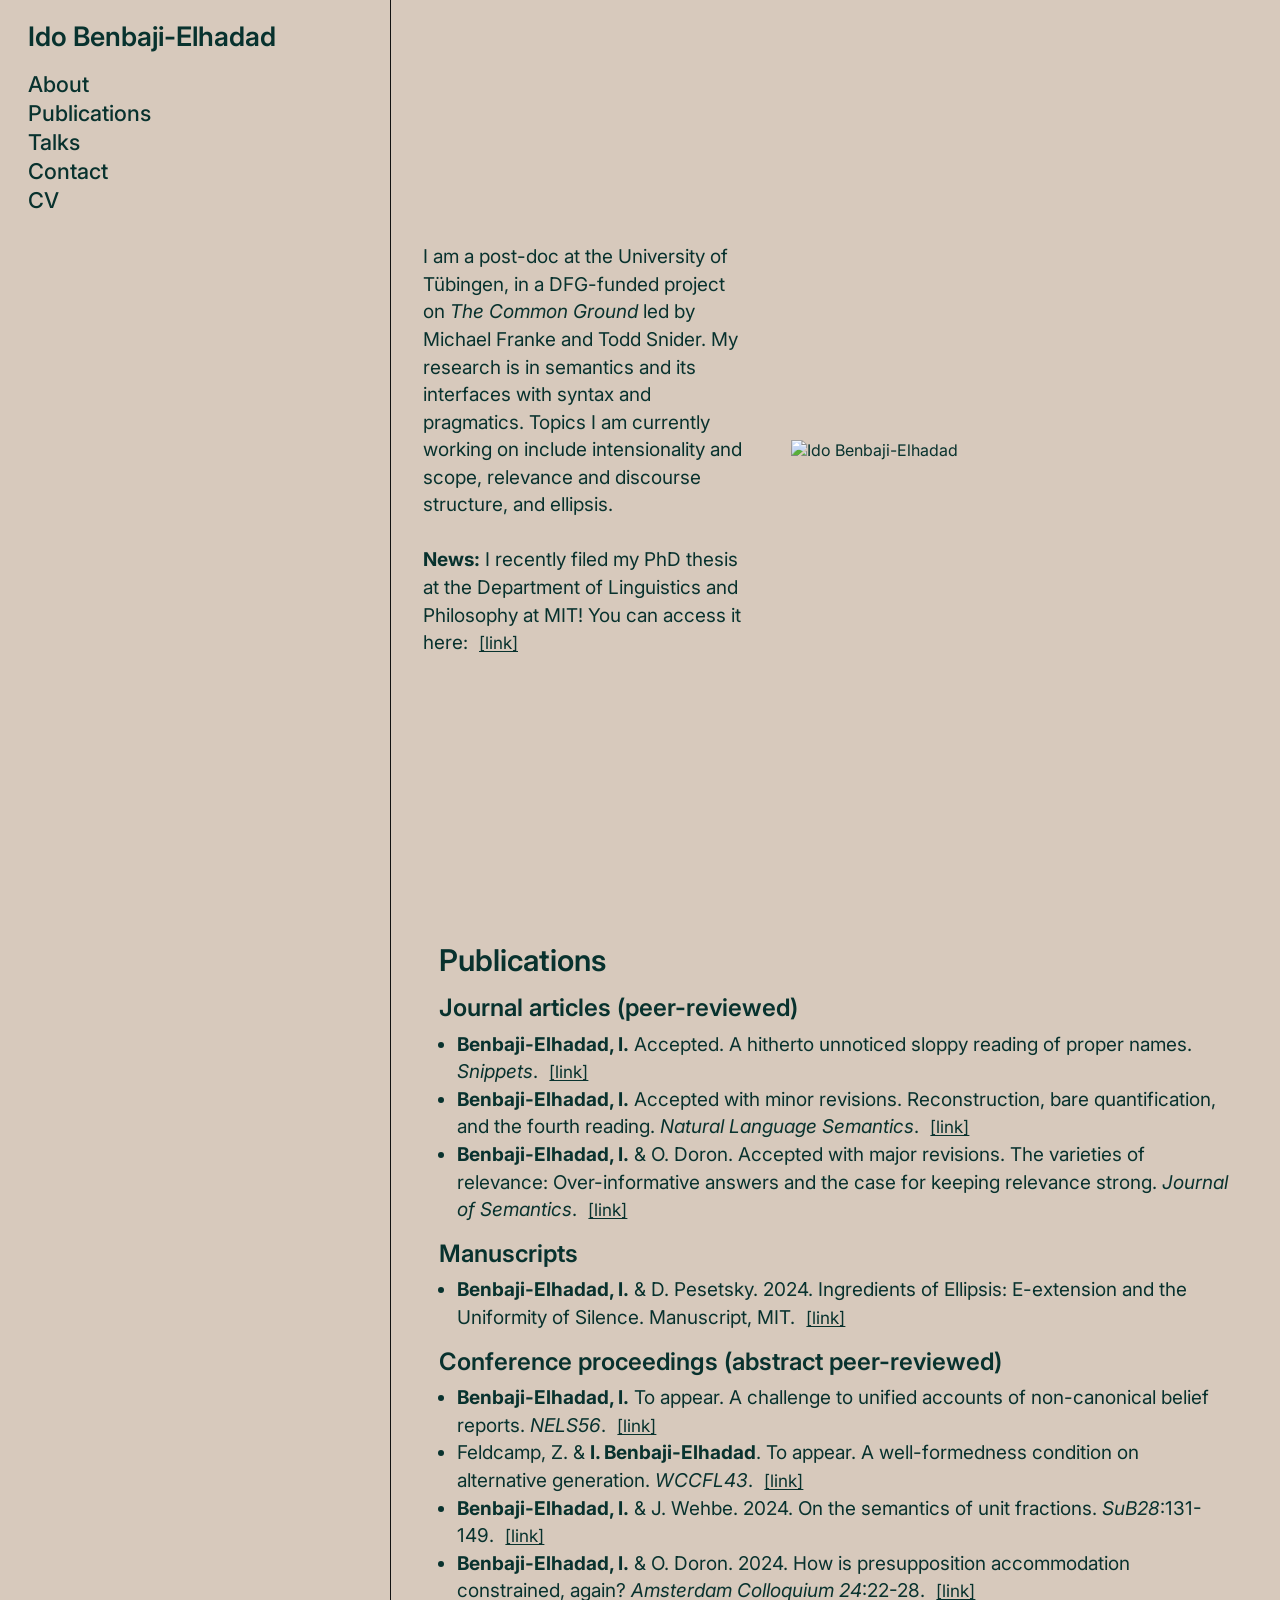
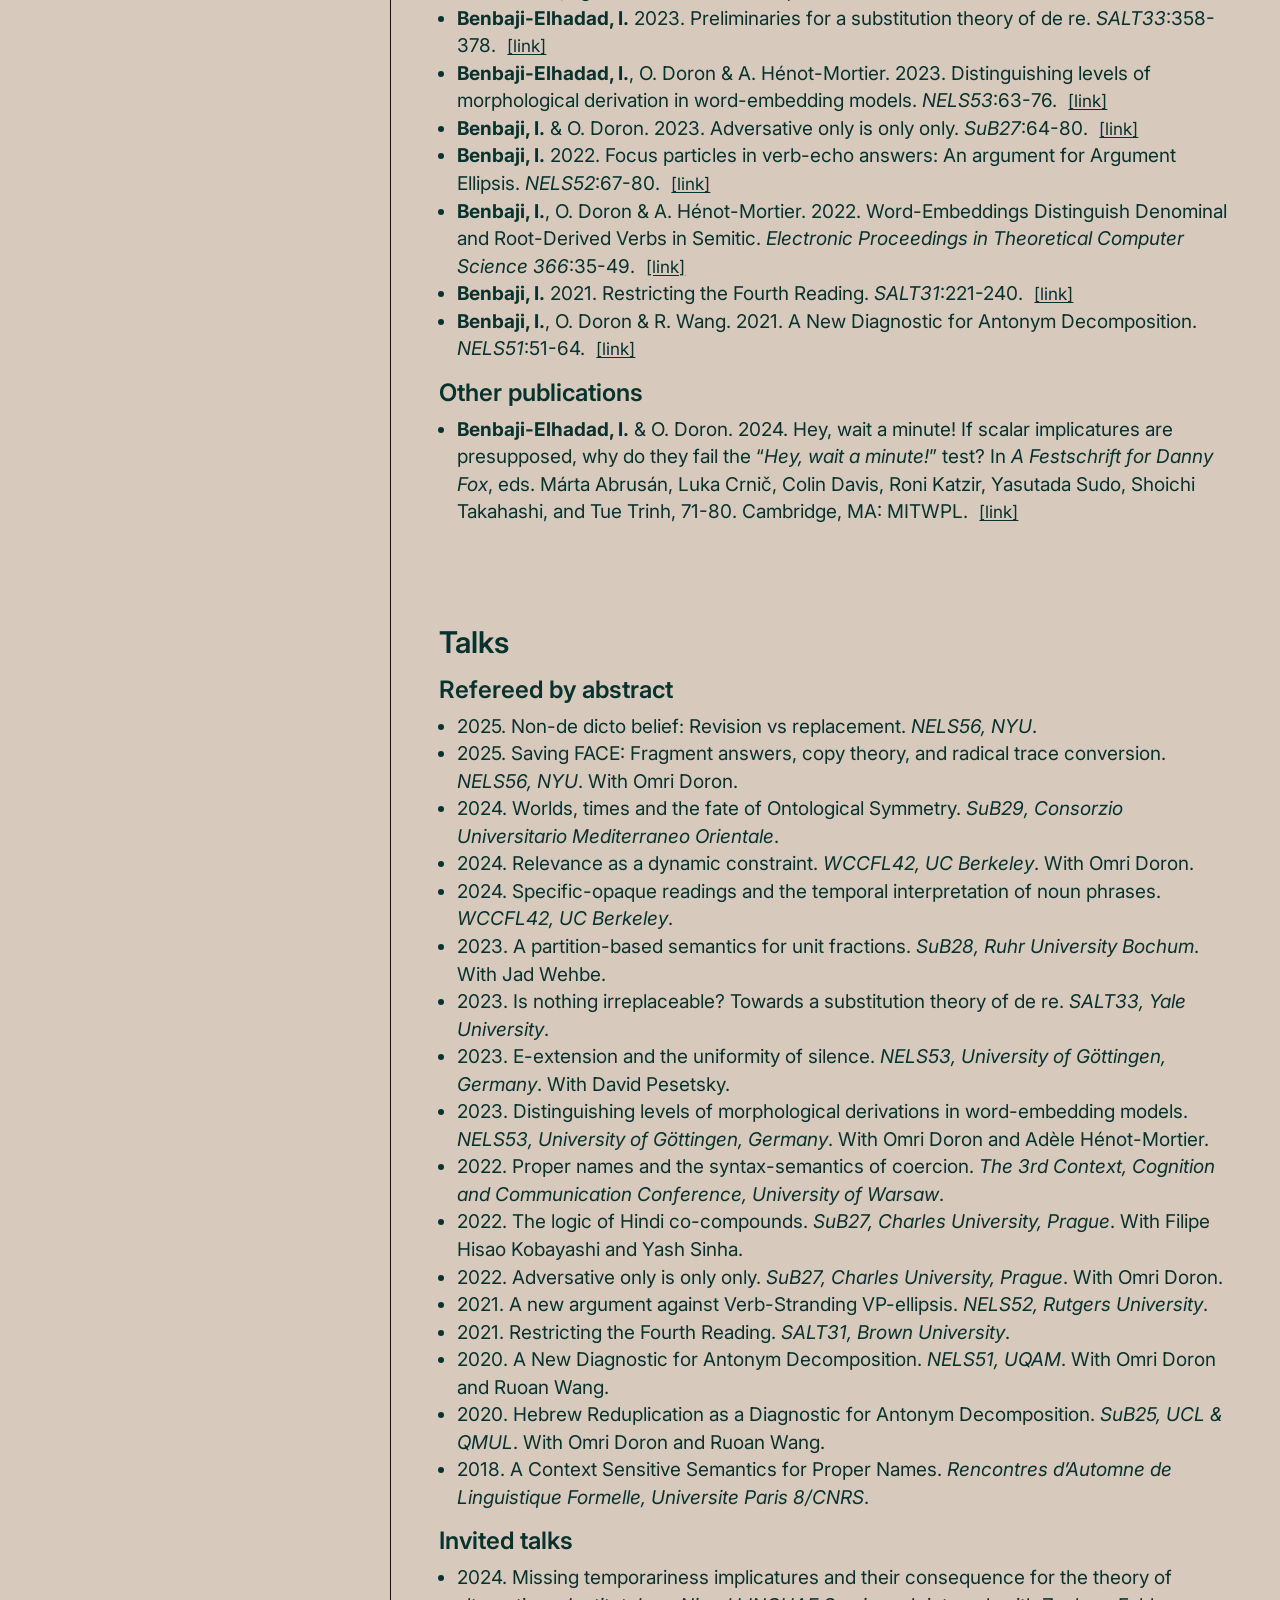
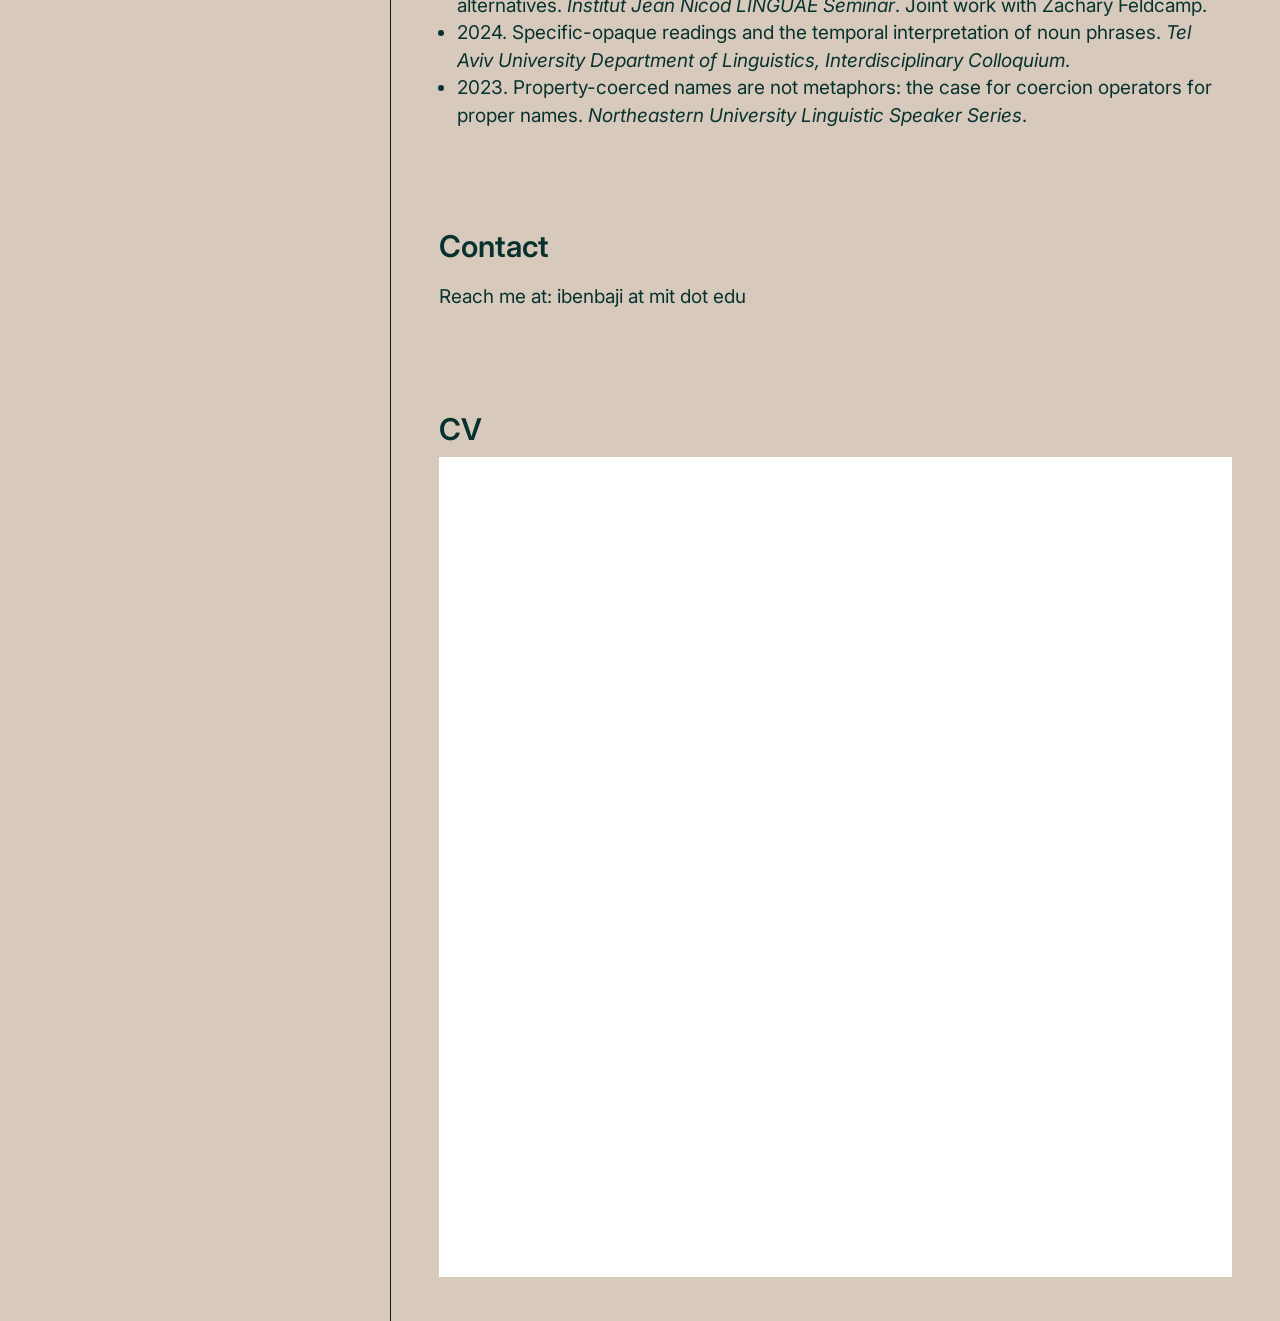
==== index.html @ 827a9877 "Update index.html" ====
<!DOCTYPE html>
<html lang="en">
<head>
  <meta charset="UTF-8" />
  <meta name="viewport" content="width=device-width, initial-scale=1.0" />
  <meta name="robots" content="index,follow" />
  <meta name="description" content="Ido Benbaji-Elhadad is a post-doctoral researcher at the University of T&uuml;bingen working in semantics and its interfaces with syntax and pragmatics." />
  <link rel="canonical" href="https://idobenbaji.github.io/" />

  <meta property="og:type" content="website" />
  <meta property="og:title" content="Ido Benbaji-Elhadad" />
  <meta property="og:description" content="Research in semantics and its interfaces with syntax and pragmatics." />
  <meta property="og:url" content="https://idobenbaji.github.io/" />
  <meta property="og:image" content="https://idobenbaji.github.io/assets/profile.png" />

  <meta name="twitter:card" content="summary_large_image" />
  <meta name="twitter:title" content="Ido Benbaji-Elhadad" />
  <meta name="twitter:description" content="Research in semantics and its interfaces with syntax and pragmatics." />
  <meta name="twitter:image" content="https://idobenbaji.github.io/assets/profile.png" />

  <title>Ido Benbaji-Elhadad</title>
  <link rel="stylesheet" href="styles.css" />
</head>
<body>
  <!-- Fixed left column -->
  <aside class="sidebar">
    <h1>Ido Benbaji-Elhadad</h1>

<nav>
  <a class="main-link" href="#about">About</a>

  <a class="main-link" href="#publications">Publications</a>

  <a class="main-link" href="#talks">Talks</a>
  <a class="main-link" href="#contact">Contact</a>
  <a class="main-link" href="#cv">CV</a>
</nav>
  </aside>

  <!-- Right column (scrolling) -->
  <main class="content">
    <!-- Landing: About + Photo -->
    <section class="landing" id="about">
      <div class="landing-about">
        <p>
          I am a post-doc at the University of T&uuml;bingen, in a DFG-funded project on <i>The Common Ground</i> led by Michael Franke and Todd Snider. 
          My research is in semantics and its interfaces with syntax and pragmatics. Topics I am currently working on include intensionality and scope, relevance and discourse structure, and ellipsis.<br><br>
          <b>News:</b> I recently filed my PhD thesis at the Department of Linguistics and Philosophy at MIT! You can access it here: <a class="pub-link" href="https://idobenbaji.github.io/assets/pdfs/thesis_final (4).pdf" target="_blank" rel="noopener">[link]</a></li> 
        </p>
      </div>
      <img src="/assets/profile.png" alt="Ido Benbaji-Elhadad" class="profile-photo" />
    </section>

    <section id="publications">
      <h2>Publications</h2>
    
      <h3 id="pub-journal">Journal articles (peer-reviewed)</h3>
      <ul>
        <li><strong>Benbaji-Elhadad, I.</strong> Accepted. A hitherto unnoticed sloppy reading of proper names. <em>Snippets</em>. <a class="pub-link" href="https://idobenbaji.github.io/assets/pdfs/snippets-names.pdf" target="_blank" rel="noopener">[link]</a></li>
        <li><strong>Benbaji-Elhadad, I.</strong> Accepted with minor revisions. Reconstruction, bare quantification, and the fourth reading. <em>Natural Language Semantics</em>. <a class="pub-link" href="https://idobenbaji.github.io/assets/pdfs/nls-fourth.pdf" target="_blank" rel="noopener">[link]</a></li>
        <li><strong>Benbaji-Elhadad, I.</strong> &amp; O. Doron. Accepted with major revisions. The varieties of relevance: Over-informative answers and the case for keeping relevance strong. <em>Journal of Semantics</em>. <a class="pub-link" href="https://idobenbaji.github.io/assets/pdfs/jos-relevance.pdf" target="_blank" rel="noopener">[link]</a></li>
      </ul>

      <h3 id="pub-manuscripts">Manuscripts</h3>
      <ul>
         <li><strong>Benbaji-Elhadad, I.</strong> &amp; D. Pesetsky. 2024. Ingredients of Ellipsis: E-extension and the Uniformity of Silence. Manuscript, MIT. <a class="pub-link" href="https://lingbuzz.net/lingbuzz/008647" target="_blank" rel="noopener">[link]</a></li>
      </ul>

      <h3 id="pub-proceedings">Conference proceedings (abstract peer-reviewed)</h3>
      <ul>
        <li><strong>Benbaji-Elhadad, I.</strong> To appear. A challenge to unified accounts of non-canonical belief reports. <em>NELS56</em>. <a class="pub-link" href="https://idobenbaji.github.io/assets/pdfs/nels56_belief.pdf" target="_blank" rel="noopener">[link]</a></li>
        <li>Feldcamp, Z. &amp; <strong>I. Benbaji-Elhadad</strong>. To appear. A well-formedness condition on alternative generation. <em>WCCFL43</em>. <a class="pub-link" href="https://ling.auf.net/lingbuzz/009371" target="_blank" rel="noopener">[link]</a></li>
        <li><strong>Benbaji-Elhadad, I.</strong> &amp; J. Wehbe. 2024. On the semantics of unit fractions. <em>SuB28</em>:131-149. <a class="pub-link" href="https://lingbuzz.net/lingbuzz/008503" target="_blank" rel="noopener">[link]</a></li>
        <li><strong>Benbaji-Elhadad, I.</strong> &amp; O. Doron. 2024. How is presupposition accommodation constrained, again? <em>Amsterdam Colloquium 24</em>:22-28. <a class="pub-link" href="https://ling.auf.net/lingbuzz/008649" target="_blank" rel="noopener">[link]</a></li>
        <li><strong>Benbaji-Elhadad, I.</strong> 2023. Preliminaries for a substitution theory of de re. <em>SALT33</em>:358-378. <a class="pub-link" href="https://ling.auf.net/lingbuzz/007833" target="_blank" rel="noopener">[link]</a></li>
        <li><strong>Benbaji-Elhadad, I.</strong>, O. Doron &amp; A. Hénot-Mortier. 2023. Distinguishing levels of morphological derivation in word-embedding models. <em>NELS53</em>:63-76. <a class="pub-link" href="https://ling.auf.net/lingbuzz/007775" target="_blank" rel="noopener">[link]</a></li>
        <li><strong>Benbaji, I.</strong> &amp; O. Doron. 2023. Adversative only is only only. <em>SuB27</em>:64-80. <a class="pub-link" href="https://ling.auf.net/lingbuzz/007565" target="_blank" rel="noopener">[link]</a></li>
        <li><strong>Benbaji, I.</strong> 2022. Focus particles in verb-echo answers: An argument for Argument Ellipsis. <em>NELS52</em>:67-80. <a class="pub-link" href="https://ling.auf.net/lingbuzz/006926" target="_blank" rel="noopener">[link]</a></li>
        <li><strong>Benbaji, I.</strong>, O. Doron &amp; A. Hénot-Mortier. 2022. Word-Embeddings Distinguish Denominal and Root-Derived Verbs in Semitic. <em>Electronic Proceedings in Theoretical Computer Science 366</em>:35-49. <a class="pub-link" href="https://arxiv.org/abs/2208.05721" target="_blank" rel="noopener">[link]</a></li>
        <li><strong>Benbaji, I.</strong> 2021. Restricting the Fourth Reading. <em>SALT31</em>:221-240. <a class="pub-link" href="https://ling.auf.net/lingbuzz/006393" target="_blank" rel="noopener">[link]</a></li>
        <li><strong>Benbaji, I.</strong>, O. Doron &amp; R. Wang. 2021. A New Diagnostic for Antonym Decomposition. <em>NELS51</em>:51-64. <a class="pub-link" href="https://ling.auf.net/lingbuzz/006392" target="_blank" rel="noopener">[link]</a></li>
    </ul>

          <h3 id="pub-other">Other publications</h3>
      <ul>
        <li><strong>Benbaji-Elhadad, I.</strong> &amp; O. Doron. 2024. Hey, wait a minute! If scalar implicatures are presupposed, why do they fail the “<em>Hey, wait a minute!</em>” test? In <em>A Festschrift for Danny Fox</em>, eds. Márta Abrusán, Luka Crnič, Colin Davis, Roni Katzir, Yasutada Sudo, Shoichi Takahashi, and Tue Trinh, 71-80. Cambridge, MA: MITWPL. <a class="pub-link" href="" target="_blank" rel="noopener">[link]</a></li>
      </ul>
    </section>


    <section id="talks">
      <h2>Talks</h2>

      <h3 id="talks-refereed">Refereed by abstract</h3>
      <ul>
        <li>2025. Non-de dicto belief: Revision vs replacement. <em>NELS56, NYU</em>.</li>
        <li>2025. Saving FACE: Fragment answers, copy theory, and radical trace conversion. <em>NELS56, NYU</em>. With Omri Doron.</li>
        <li>2024. Worlds, times and the fate of Ontological Symmetry. <em>SuB29, Consorzio Universitario Mediterraneo Orientale</em>.</li>
        <li>2024. Relevance as a dynamic constraint. <em>WCCFL42, UC Berkeley</em>. With Omri Doron.</li>
        <li>2024. Specific-opaque readings and the temporal interpretation of noun phrases. <em>WCCFL42, UC Berkeley</em>.</li>
        <li>2023. A partition-based semantics for unit fractions. <em>SuB28, Ruhr University Bochum</em>. With Jad Wehbe.</li>
        <li>2023. Is nothing irreplaceable? Towards a substitution theory of de re. <em>SALT33, Yale University</em>.</li>
        <li>2023. E-extension and the uniformity of silence. <em>NELS53, University of Göttingen, Germany</em>. With David Pesetsky.</li>
        <li>2023. Distinguishing levels of morphological derivations in word-embedding models. <em>NELS53, University of Göttingen, Germany</em>. With Omri Doron and Adèle Hénot-Mortier.</li>
        <li>2022. Proper names and the syntax-semantics of coercion. <em>The 3rd Context, Cognition and Communication Conference, University of Warsaw</em>.</li>
        <li>2022. The logic of Hindi co-compounds. <em>SuB27, Charles University, Prague</em>. With Filipe Hisao Kobayashi and Yash Sinha.</li>
        <li>2022. Adversative only is only only. <em>SuB27, Charles University, Prague</em>. With Omri Doron.</li>
        <li>2021. A new argument against Verb-Stranding VP-ellipsis. <em>NELS52, Rutgers University</em>.</li>
        <li>2021. Restricting the Fourth Reading. <em>SALT31, Brown University</em>.</li>
        <li>2020. A New Diagnostic for Antonym Decomposition. <em>NELS51, UQAM</em>. With Omri Doron and Ruoan Wang.</li>
        <li>2020. Hebrew Reduplication as a Diagnostic for Antonym Decomposition. <em>SuB25, UCL &amp; QMUL</em>. With Omri Doron and Ruoan Wang.</li>
        <li>2018. A Context Sensitive Semantics for Proper Names. <em>Rencontres d’Automne de Linguistique Formelle, Universite Paris 8/CNRS</em>.</li>
      </ul>

      <h3 id="talks-invited">Invited talks</h3>
      <ul>
        <li>2024. Missing temporariness implicatures and their consequence for the theory of alternatives. <em>Institut Jean Nicod LINGUAE Seminar</em>. Joint work with Zachary Feldcamp.</li>
        <li>2024. Specific-opaque readings and the temporal interpretation of noun phrases. <em>Tel Aviv University Department of Linguistics, Interdisciplinary Colloquium</em>.</li>
        <li>2023. Property-coerced names are not metaphors: the case for coercion operators for proper names. <em>Northeastern University Linguistic Speaker Series</em>.</li>
      </ul>
    </section>

    <section id="contact">
      <h2>Contact</h2>
      <p>Reach me at: ibenbaji at mit dot edu</p>
    </section>

    <section id="cv">
  <h2>CV</h2>

  <div class="cv-embed">
    <iframe src="/assets/CV.pdf#page=1&navpanes=0&pagemode=none&zoom=page-width" title="CV PDF"></iframe>
  </div>

  <p class="cv-mobile-link">
    <a href="/assets/CV.pdf" target="_blank" rel="noopener">Open CV (PDF)</a>
  </p>
</section>
  </main>
</body>
</html>
---- styles.css ----
@import url('https://fonts.googleapis.com/css2?family=Inter:wght@400;500;600;700&display=swap');
@import url('https://fonts.googleapis.com/css2?family=Cormorant+Garamond:wght@400;500;600;700&display=swap');
:root {
  --bg: #d7c9bc;
  --text: #08322e;
--left-width: 31vw;
--left-max: 390px;
}

* { box-sizing: border-box; }

html { scroll-behavior: smooth; }

body {
  margin: 0;
  background: var(--bg);
  color: var(--text);
  font-family: "Inter", system-ui, -apple-system, "Segoe UI", Roboto, Arial, sans-serif;
}

/* LEFT: fixed name + menu */
.sidebar {
  position: fixed;
  top: 0;
  left: 0;
  width: min(var(--left-width), var(--left-max));
  height: 100vh;
  padding: 22px 28px;
  background: var(--bg);
}

.sidebar h1 {
  margin: 0 0 20px 0;
  font-size: clamp(24px, 2.1vw, 34px);
  line-height: 1.1;
  font-weight: 600;
  white-space: nowrap;
}

.sidebar nav {
  display: flex;
  flex-direction: column;
  gap: 4px;
}

.sidebar nav a {
  text-decoration: none;
  color: var(--text);
  display: block;
}

/* main items */
.sidebar nav > a:not(.sub-link) {
  font-size: clamp(18px, 1.7vw, 26px);
  line-height: 1.15;
  font-weight: 500;
  margin-left: 0;
}

/* subsection items: clearly smaller + indented */
.sidebar nav > a.sub-link {
  font-size: clamp(12px, 0.975vw, 15px) !important;
  line-height: 1.1;
  font-weight: 400;
  margin-left: 22px;
  opacity: 0.95;
}

/* RIGHT: scrolling area */
.content {
  margin-left: min(var(--left-width), var(--left-max));
  min-height: 100vh;
  border-left: 1px solid #111; /* black vertical divider */
}

/* anchor positioning */
section[id] {
  scroll-margin-top: 24px;
}

/* landing */
.landing {
  min-height: 100vh;
  display: grid;
  grid-template-columns: minmax(320px, 1fr) auto;
  align-items: center;
  gap: 48px;                 
  padding: 0 54px 0 32px;    
}

.landing-about {
  max-width: 680px;
}

.landing-about h2 {
  margin-bottom: 8px;
}

.profile-photo {
  display: block;
  width: min(33vw, 520px);
  max-height: 80vh;
  height: auto;
  object-fit: contain;
  margin-right: 16px;       
}

/* content sections */
section:not(.landing) {
  padding: 42px 48px 40px 48px;
}

h2 {
  margin: 0 0 10px 0;
  font-size: 30px;
  font-weight: 600;
  line-height: 1.2;
}

h3 {
  margin: 16px 0 8px 0;
  font-size: 24px;
  font-weight: 600;
  line-height: 1.2;
}

p, li {
  font-size: 19px;
  line-height: 1.45;
}

ul {
  margin-top: 6px;
  padding-left: 1.15em;
}

.pub-link {
  margin-left: 6px;
  color: var(--text);
  text-decoration: underline;
  text-underline-offset: 2px;
  font-size: 0.9em;
  white-space: nowrap;
}

iframe {
  width: 100%;
  height: 820px;
  border: none;
  background: #fff;
}

/* mobile */
.cv-mobile-link { display: none; }

@media (max-width: 980px) {
  .cv-embed { display: none; }
  .cv-mobile-link { display: block; }
  body {
  font-family: "Cormorant Garamond", Georgia, serif;
}
  .sidebar {
    position: sticky;
    width: 100%;
    height: auto;
    padding: 12px 10px 8px;
    z-index: 10;
    border-bottom: 1px solid rgba(8, 50, 46, 0.35);
  }

  .sidebar h1 {
    font-size: 24px;
    margin-bottom: 6px;
    white-space: nowrap;
  }

  .sidebar nav {
    flex-direction: row;
    flex-wrap: nowrap;
    justify-content: space-between;
    gap: 6px;
  }

 .sidebar nav > a:not(.sub-link) {
  font-size: clamp(14px, 3.4vw, 17px);
  white-space: nowrap;
  line-height: 1;
}

.sidebar nav > a.sub-link {
  display: none !important;
}
  .content {
    margin-left: 0;
    border-left: none;
    border-top: none;
  }

  section[id] {
    scroll-margin-top: 110px;
  }

  /* only requested mobile landing adjustment:
     move content up so About + photo fit on first screen */
  .landing {
  min-height: calc(100vh - 108px);
  display: flex;
  flex-direction: column;
  align-items: stretch;
  gap: 25px;              /* more space between photo and text */
  padding: 34px 16px 12px;/* more space below menu bar */
}

.profile-photo {
  order: 1;
  width: min(76vw, 380px);
  max-height: 35vh;       /* keeps photo+text fitting on one screen */
  align-self: center;
  margin: 0;
}
  
.landing-about {
  order: 2; /* text second */
  max-width: 100%;
}

.landing-about p {
  margin: 0;
}

  section:not(.landing) {
    padding: 28px 16px;
  }

  h2 { font-size: 30px; }
  h3 { font-size: 24px; }
  p, li { font-size: 20px; }

  iframe {
    height: 72vh;
  }
}
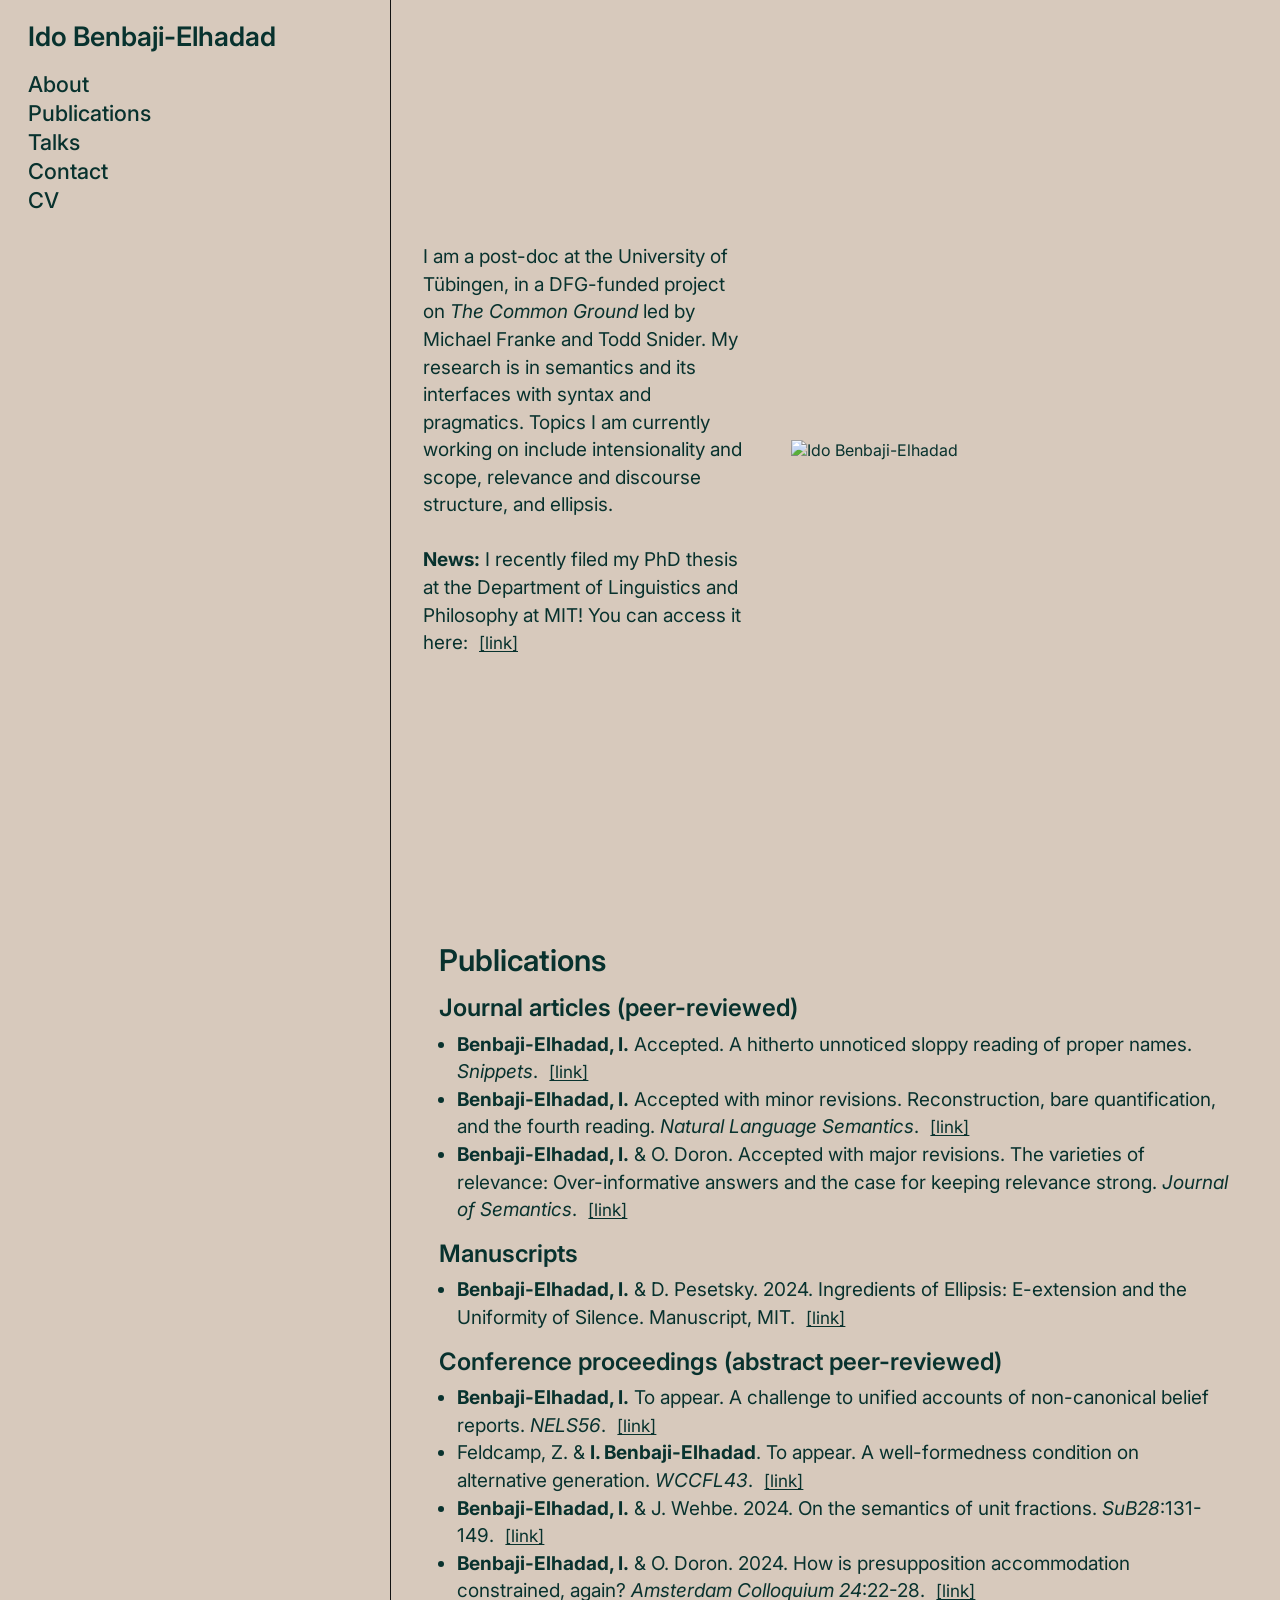
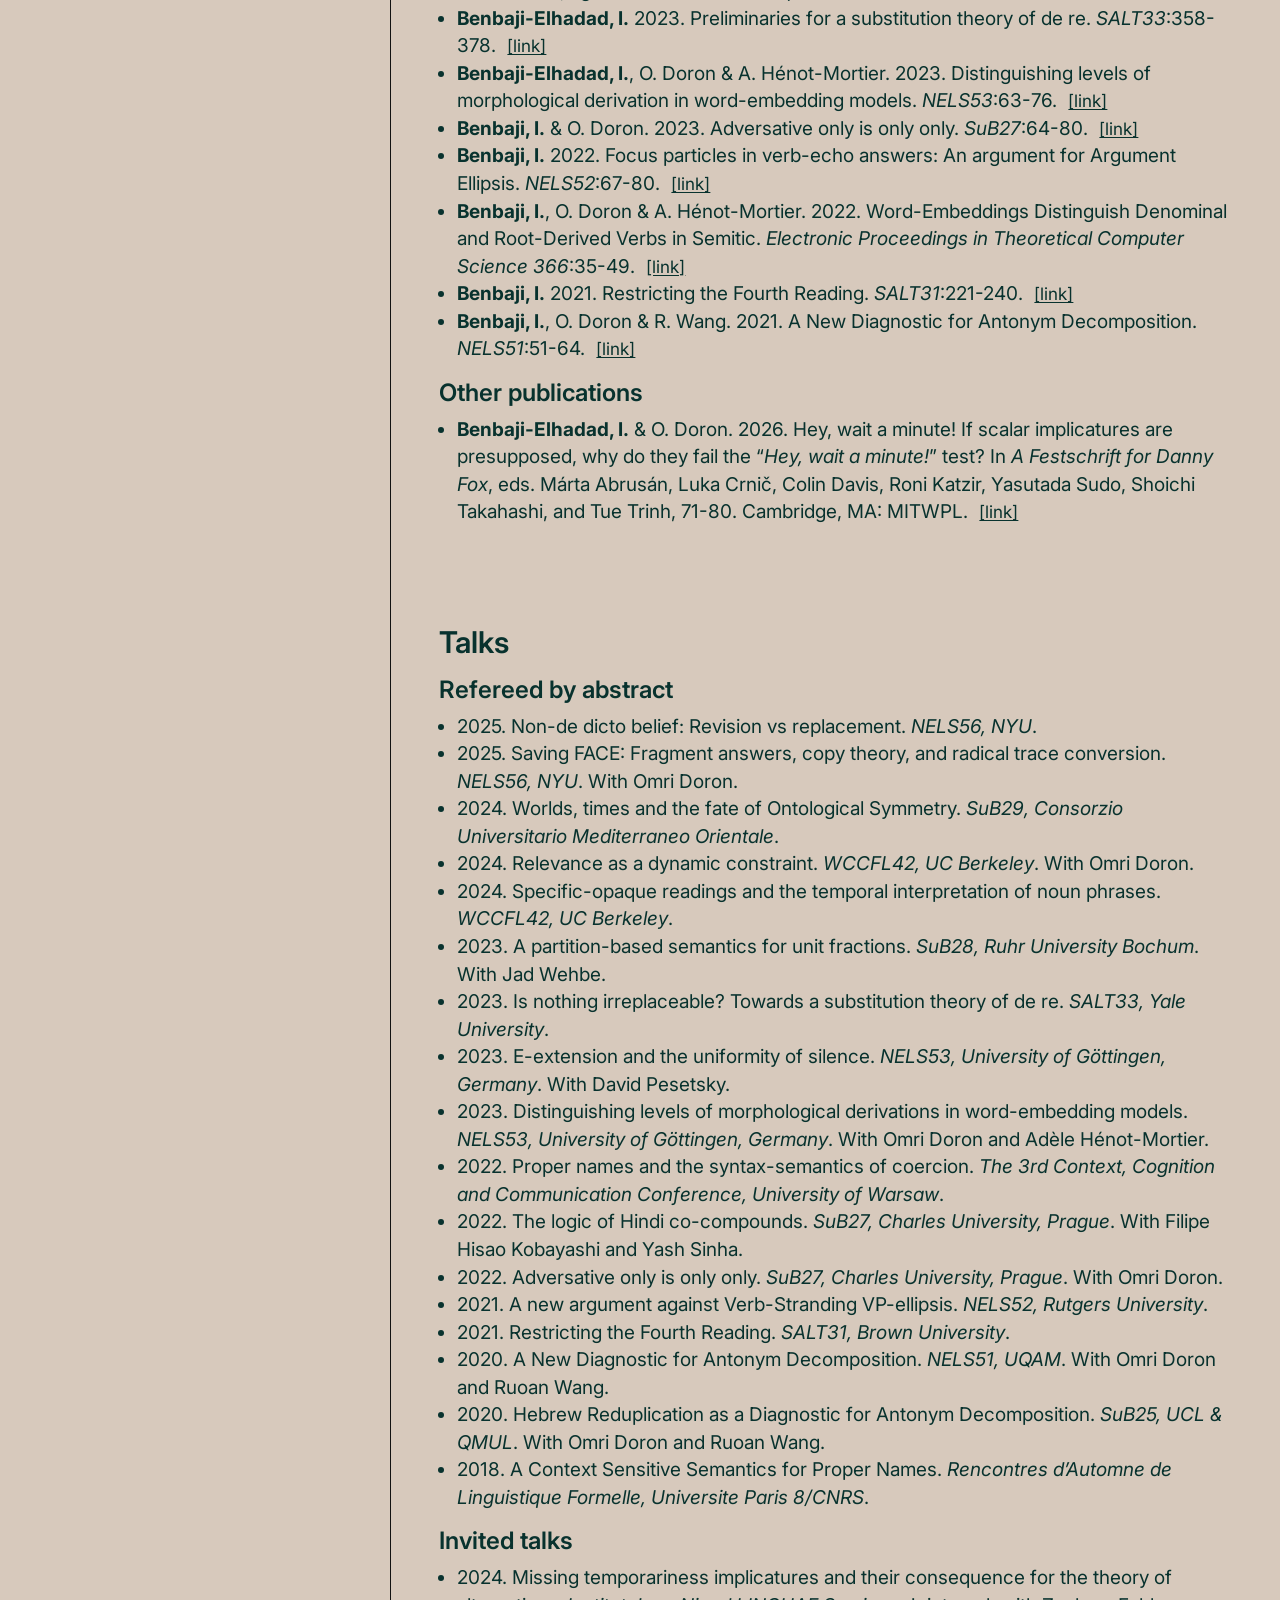
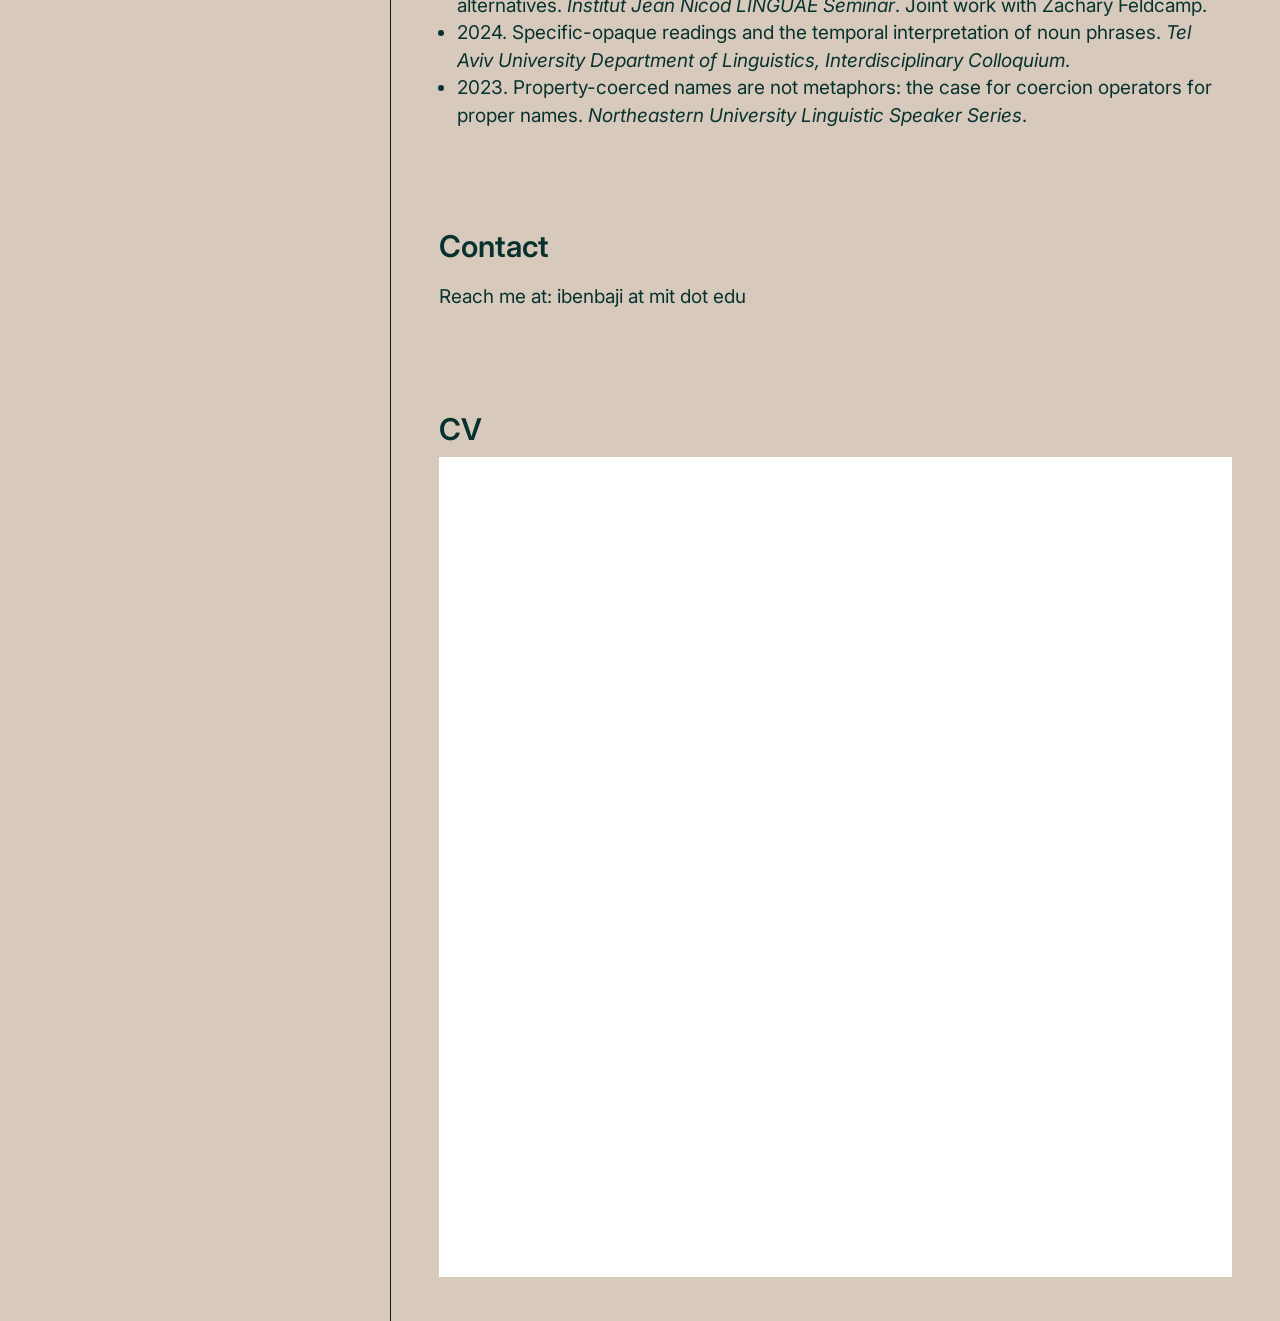
==== commit 00d666b2: "Update index.html" ====
--- a/index.html
+++ b/index.html
@@ -83,7 +83,7 @@
 
           <h3 id="pub-other">Other publications</h3>
       <ul>
-        <li><strong>Benbaji-Elhadad, I.</strong> &amp; O. Doron. 2024. Hey, wait a minute! If scalar implicatures are presupposed, why do they fail the “<em>Hey, wait a minute!</em>” test? In <em>A Festschrift for Danny Fox</em>, eds. Márta Abrusán, Luka Crnič, Colin Davis, Roni Katzir, Yasutada Sudo, Shoichi Takahashi, and Tue Trinh, 71-80. Cambridge, MA: MITWPL. <a class="pub-link" href="" target="_blank" rel="noopener">[link]</a></li>
+        <li><strong>Benbaji-Elhadad, I.</strong> &amp; O. Doron. 2026. Hey, wait a minute! If scalar implicatures are presupposed, why do they fail the “<em>Hey, wait a minute!</em>” test? In <em>A Festschrift for Danny Fox</em>, eds. Márta Abrusán, Luka Crnič, Colin Davis, Roni Katzir, Yasutada Sudo, Shoichi Takahashi, and Tue Trinh, 71-80. Cambridge, MA: MITWPL. <a class="pub-link" href="" target="_blank" rel="noopener">[link]</a></li>
       </ul>
     </section>
 
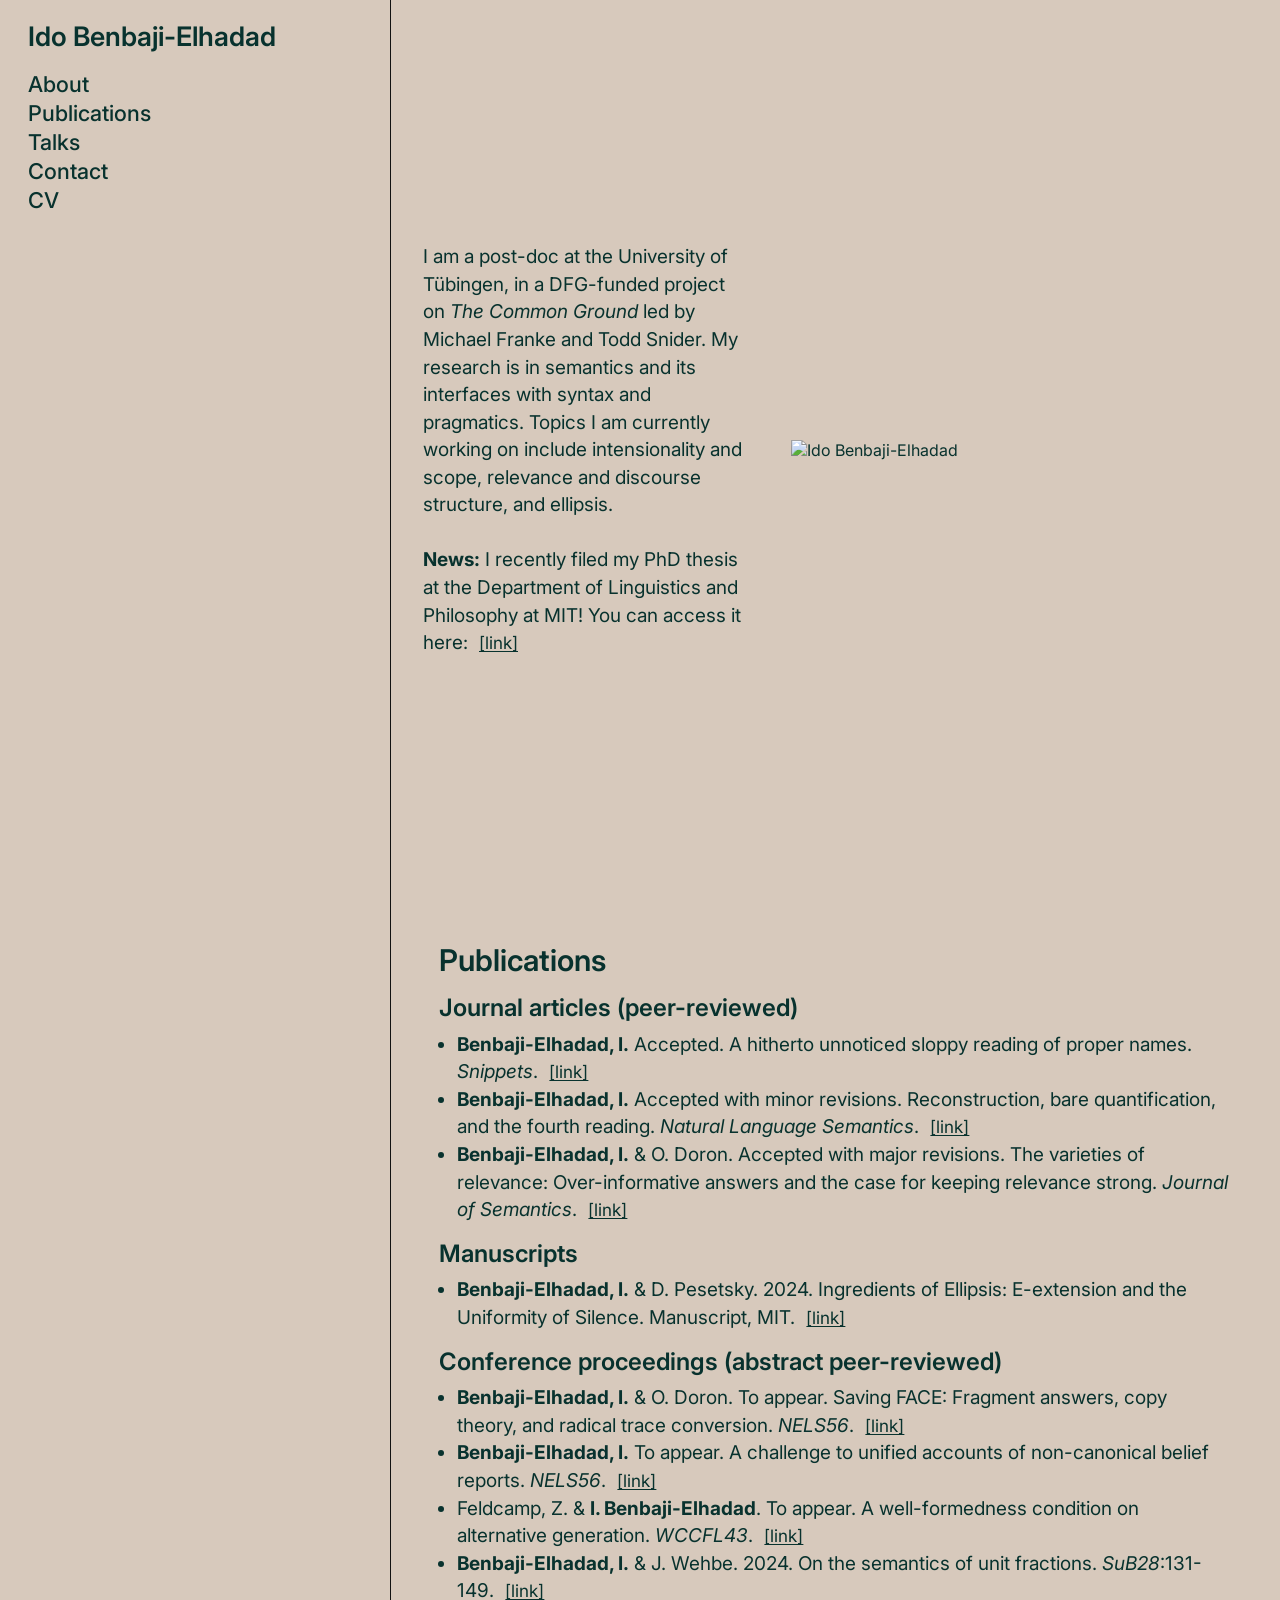
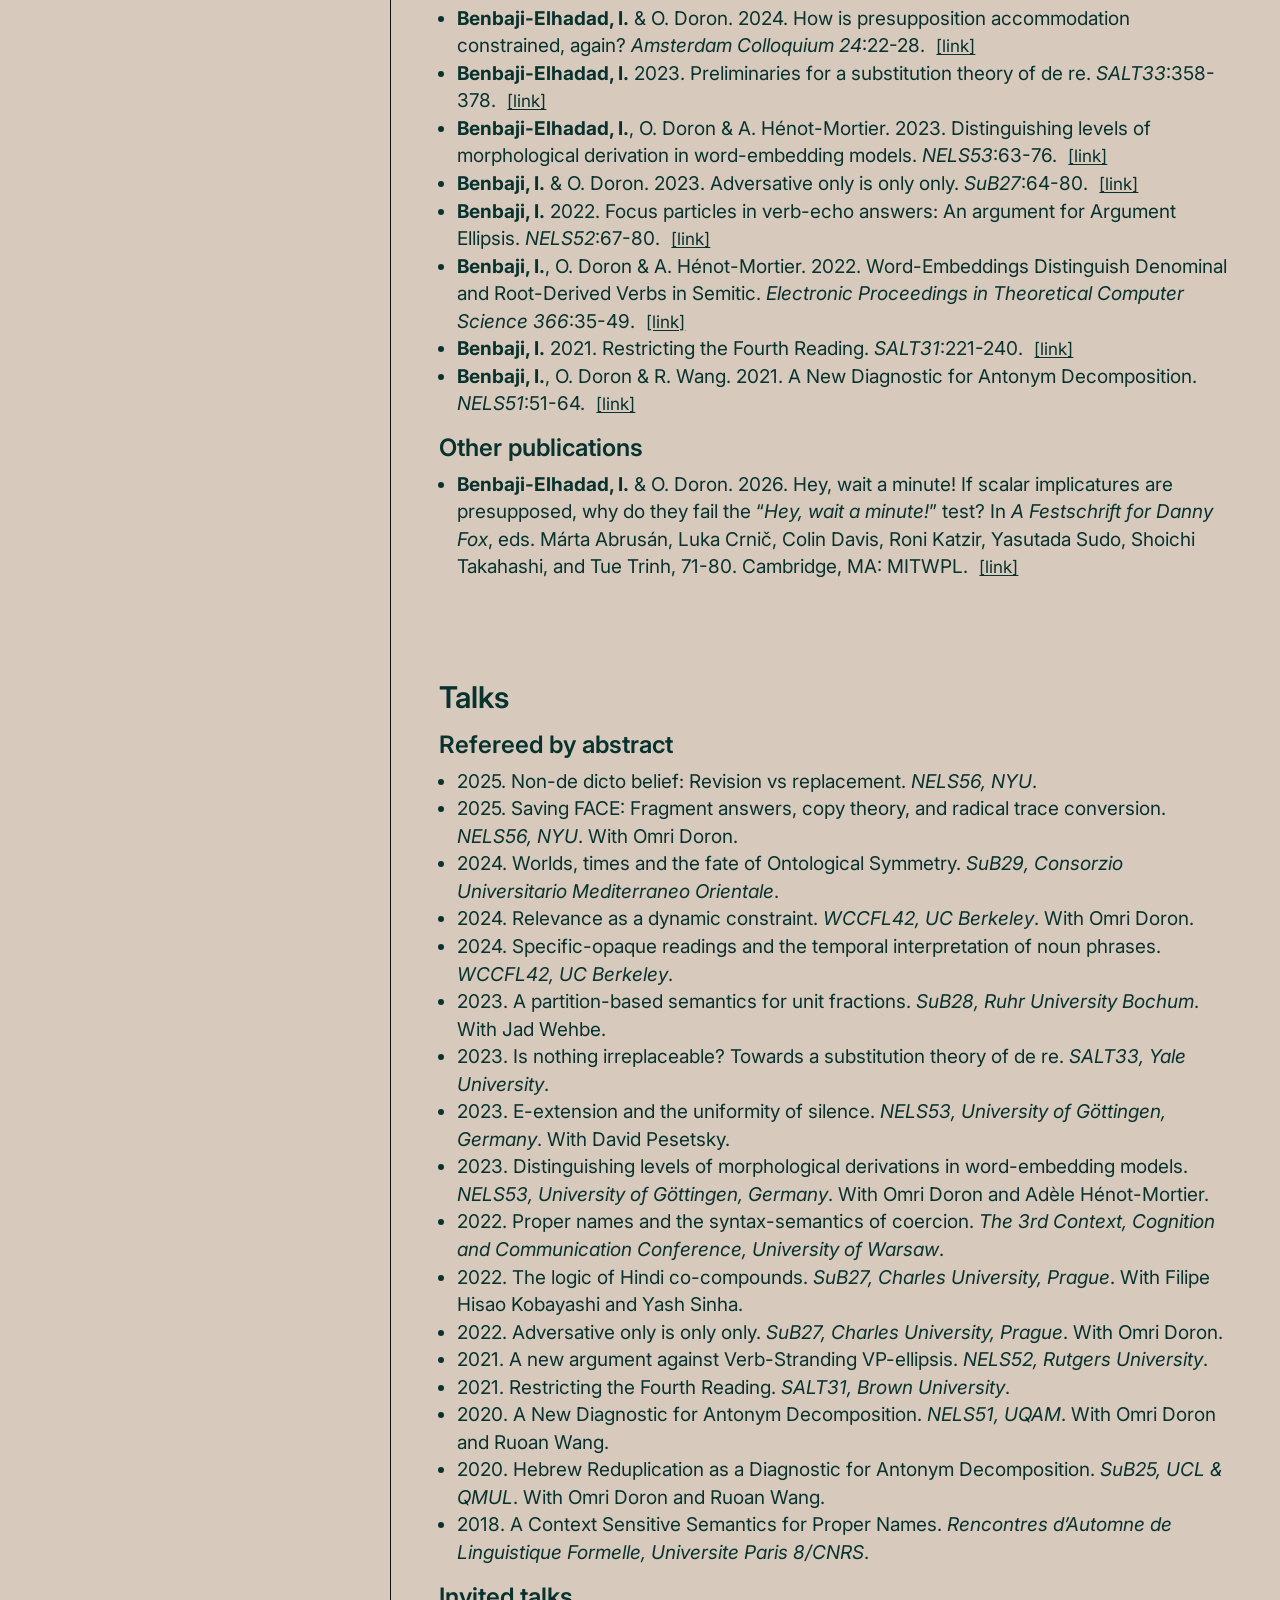
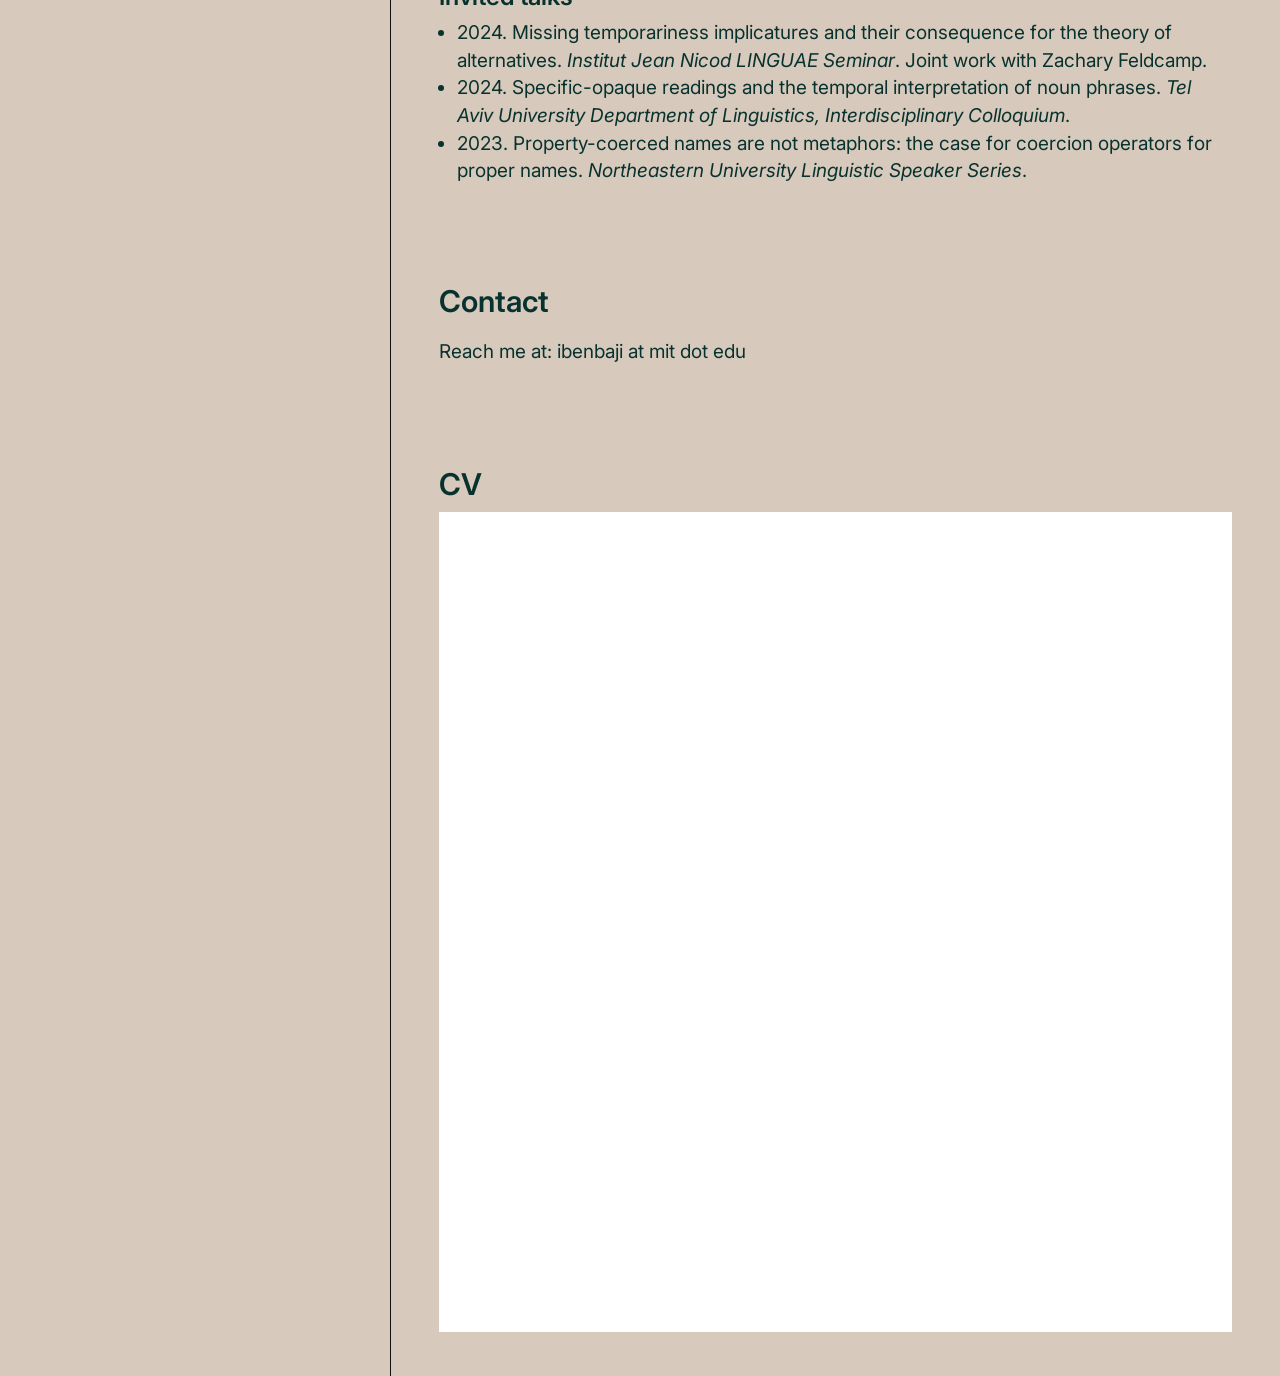
==== commit 8ef5931d: "Update index.html" ====
--- a/index.html
+++ b/index.html
@@ -68,6 +68,7 @@
 
       <h3 id="pub-proceedings">Conference proceedings (abstract peer-reviewed)</h3>
       <ul>
+        <li><strong>Benbaji-Elhadad, I.</strong> &amp; O. Doron. To appear. Saving FACE: Fragment answers, copy theory, and radical trace conversion. <em>NELS56</em>. <a class="pub-link" href="https://idobenbaji.github.io/assets/pdfs/saving-face.pdf" target="_blank" rel="noopener">[link]</a></li>
         <li><strong>Benbaji-Elhadad, I.</strong> To appear. A challenge to unified accounts of non-canonical belief reports. <em>NELS56</em>. <a class="pub-link" href="https://idobenbaji.github.io/assets/pdfs/nels56_belief.pdf" target="_blank" rel="noopener">[link]</a></li>
         <li>Feldcamp, Z. &amp; <strong>I. Benbaji-Elhadad</strong>. To appear. A well-formedness condition on alternative generation. <em>WCCFL43</em>. <a class="pub-link" href="https://ling.auf.net/lingbuzz/009371" target="_blank" rel="noopener">[link]</a></li>
         <li><strong>Benbaji-Elhadad, I.</strong> &amp; J. Wehbe. 2024. On the semantics of unit fractions. <em>SuB28</em>:131-149. <a class="pub-link" href="https://lingbuzz.net/lingbuzz/008503" target="_blank" rel="noopener">[link]</a></li>
@@ -83,7 +84,7 @@
 
           <h3 id="pub-other">Other publications</h3>
       <ul>
-        <li><strong>Benbaji-Elhadad, I.</strong> &amp; O. Doron. 2026. Hey, wait a minute! If scalar implicatures are presupposed, why do they fail the “<em>Hey, wait a minute!</em>” test? In <em>A Festschrift for Danny Fox</em>, eds. Márta Abrusán, Luka Crnič, Colin Davis, Roni Katzir, Yasutada Sudo, Shoichi Takahashi, and Tue Trinh, 71-80. Cambridge, MA: MITWPL. <a class="pub-link" href="" target="_blank" rel="noopener">[link]</a></li>
+        <li><strong>Benbaji-Elhadad, I.</strong> &amp; O. Doron. 2026. Hey, wait a minute! If scalar implicatures are presupposed, why do they fail the “<em>Hey, wait a minute!</em>” test? In <em>A Festschrift for Danny Fox</em>, eds. Márta Abrusán, Luka Crnič, Colin Davis, Roni Katzir, Yasutada Sudo, Shoichi Takahashi, and Tue Trinh, 71-80. Cambridge, MA: MITWPL. <a class="pub-link" href="https://idobenbaji.github.io/assets/pdfs/fox-fest.pdf" target="_blank" rel="noopener">[link]</a></li>
       </ul>
     </section>
 
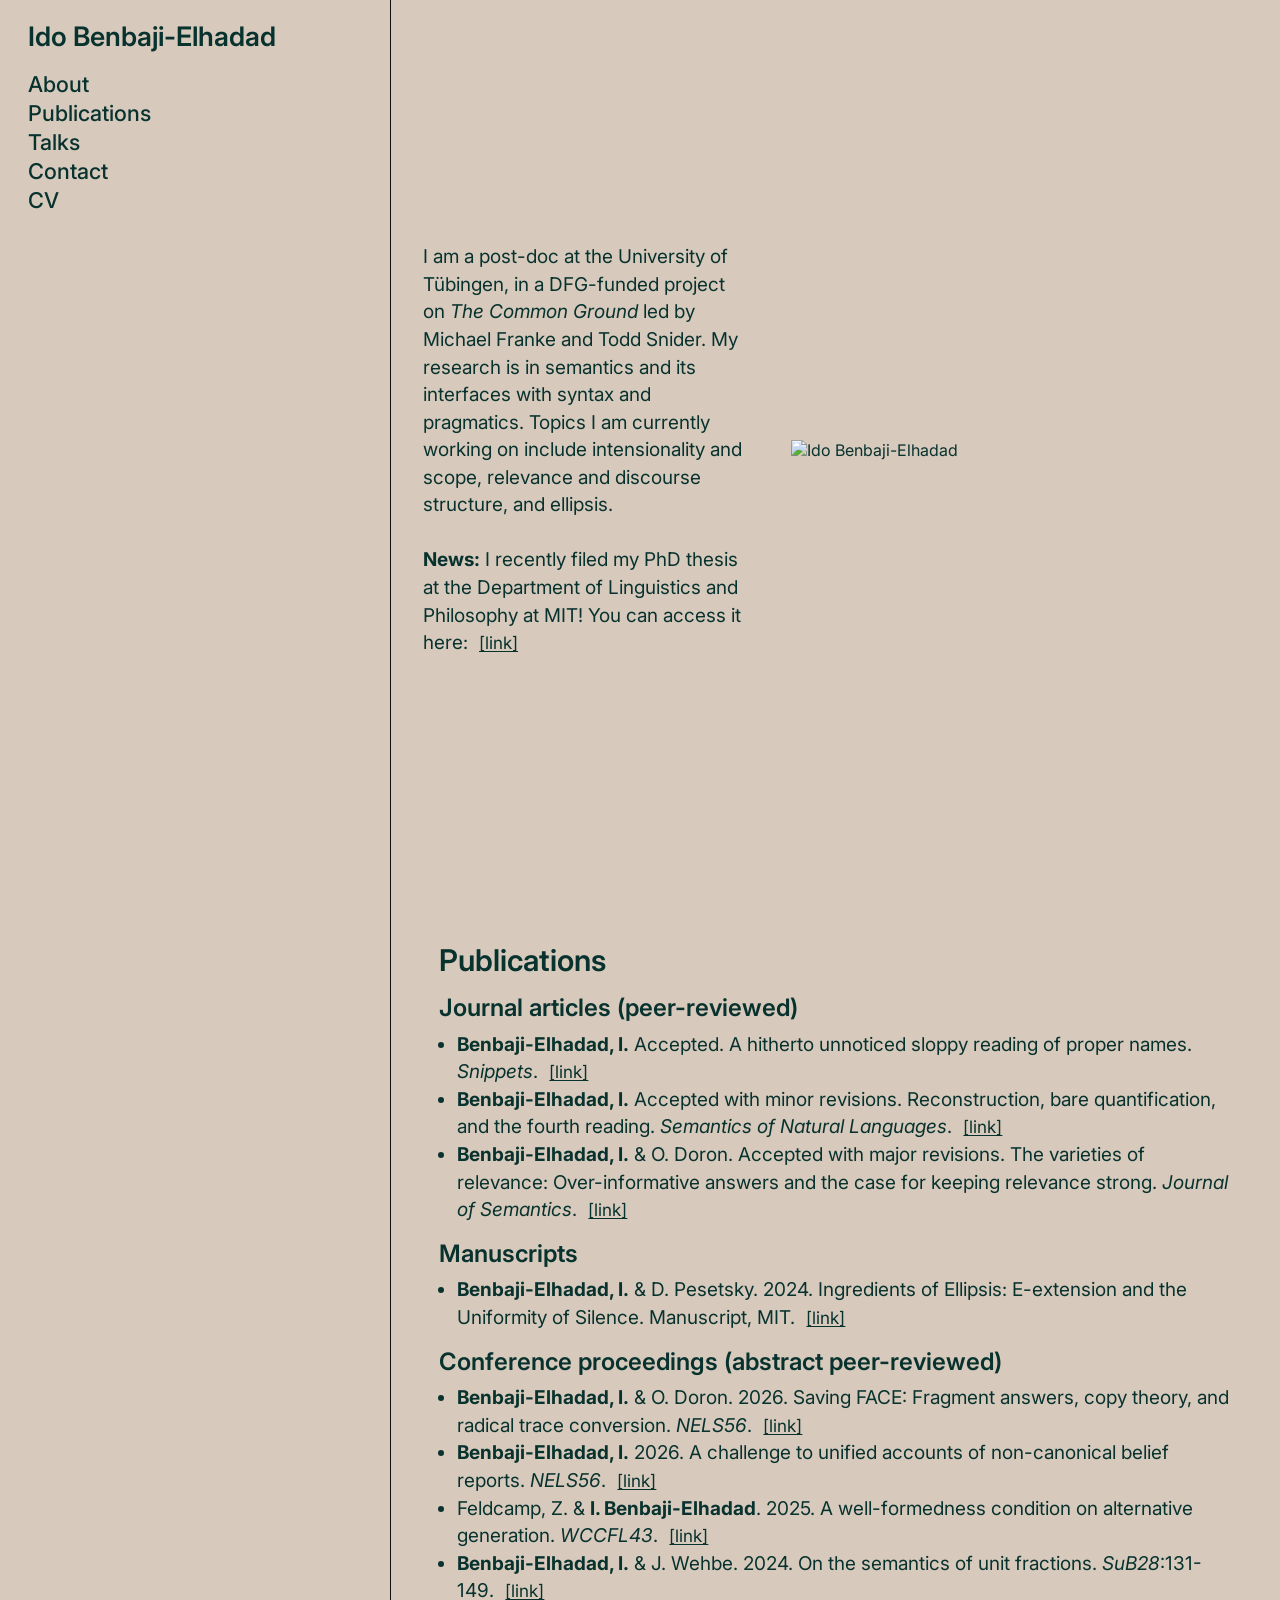
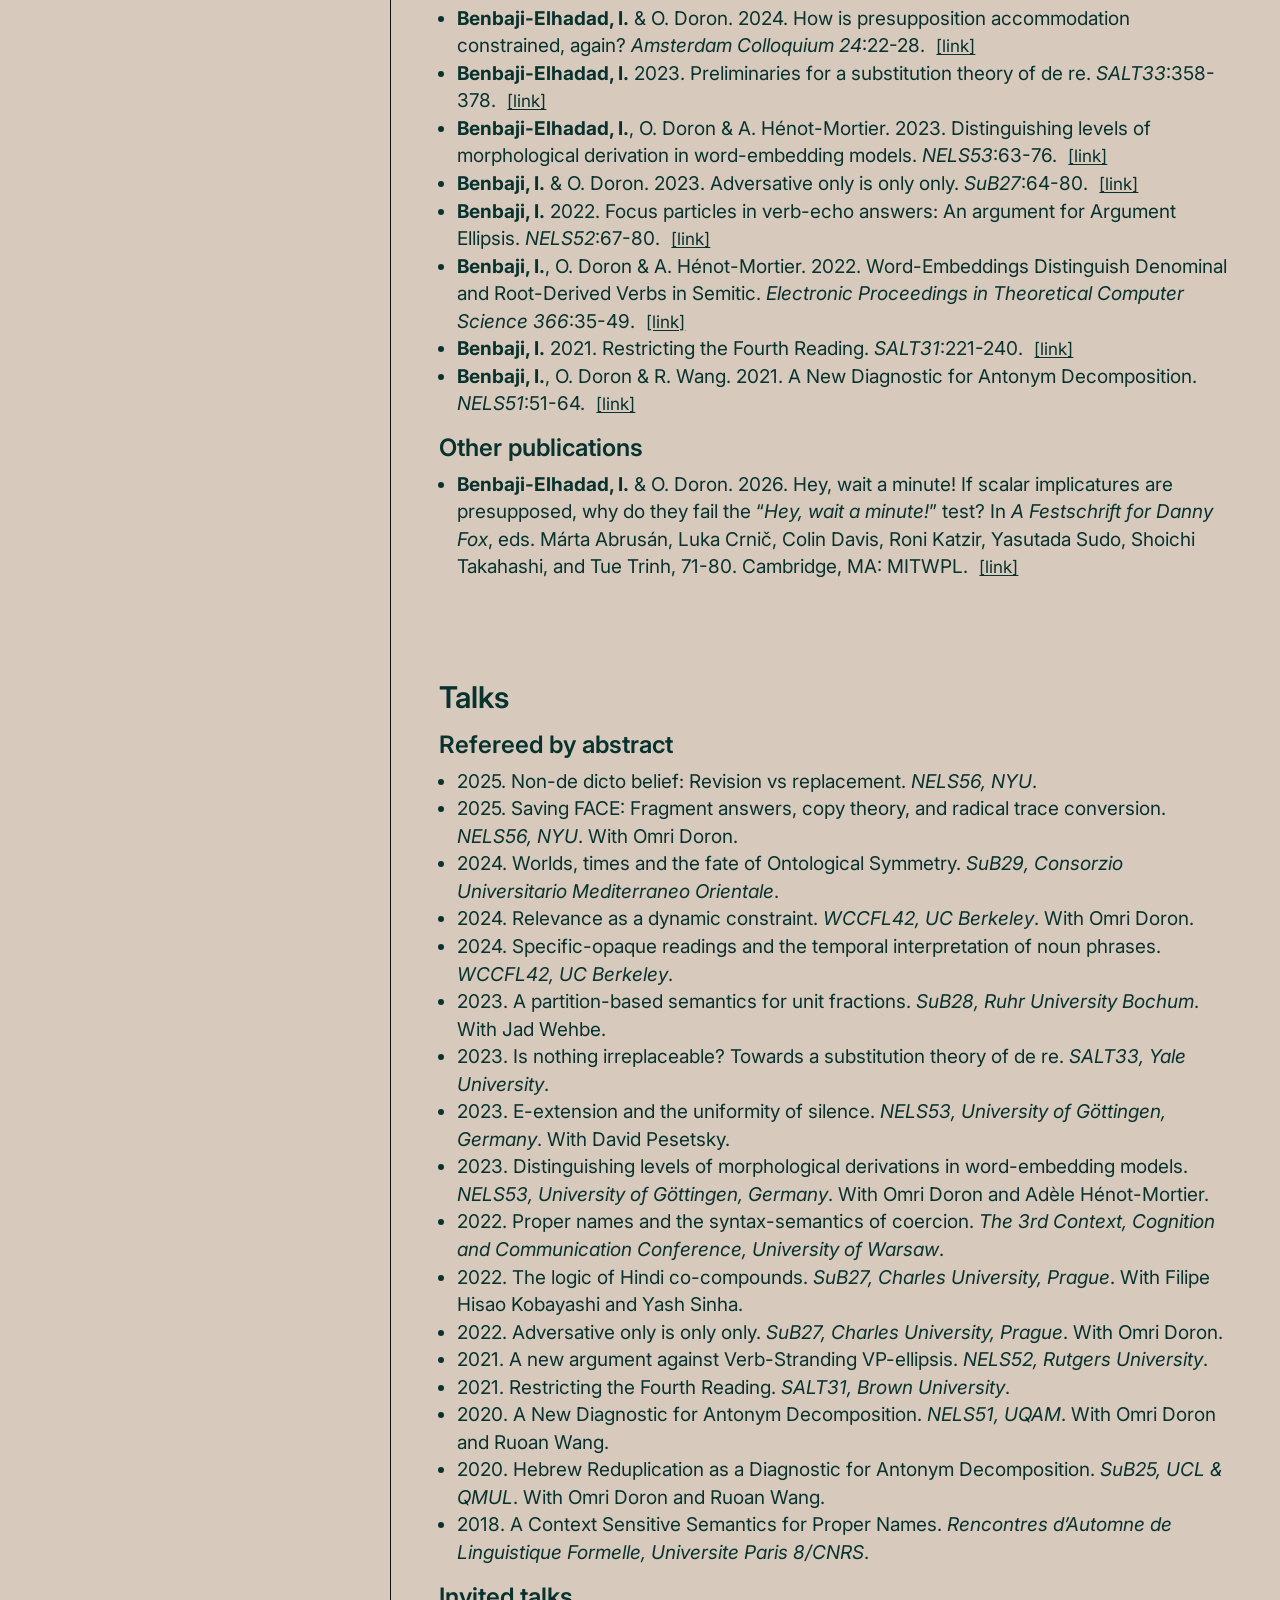
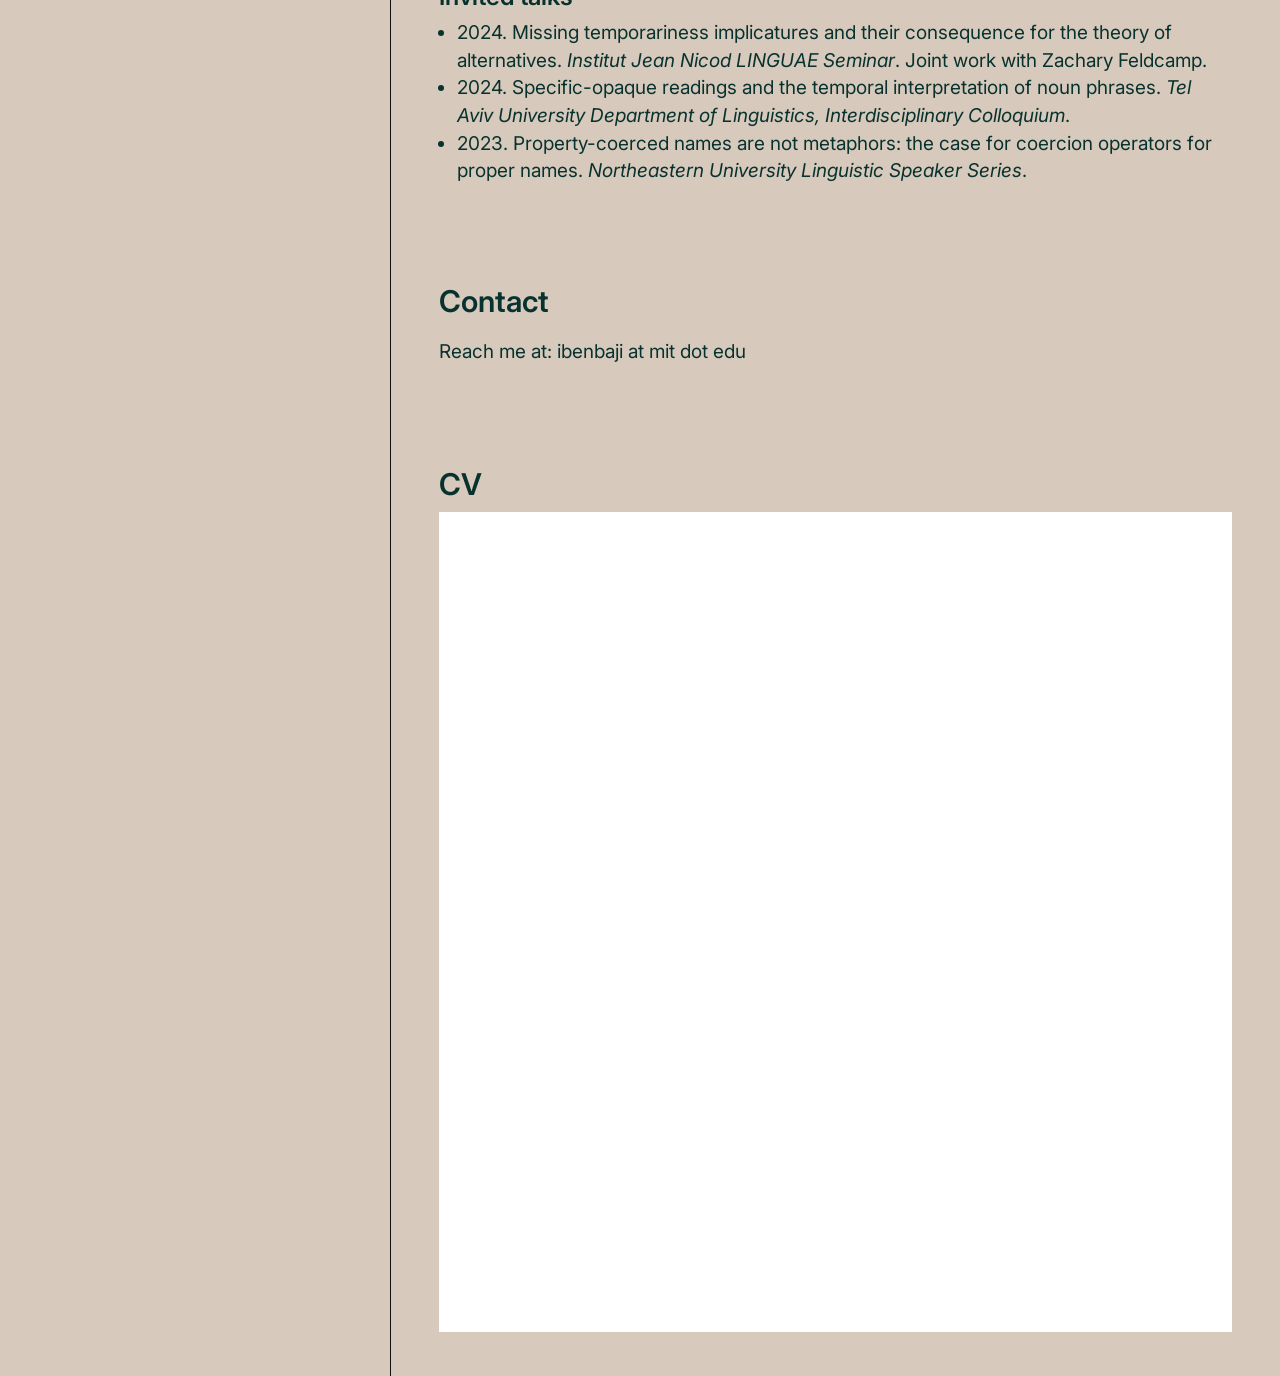
==== commit 5f0c7483: "Update index.html" ====
--- a/index.html
+++ b/index.html
@@ -57,7 +57,7 @@
       <h3 id="pub-journal">Journal articles (peer-reviewed)</h3>
       <ul>
         <li><strong>Benbaji-Elhadad, I.</strong> Accepted. A hitherto unnoticed sloppy reading of proper names. <em>Snippets</em>. <a class="pub-link" href="https://idobenbaji.github.io/assets/pdfs/snippets-names.pdf" target="_blank" rel="noopener">[link]</a></li>
-        <li><strong>Benbaji-Elhadad, I.</strong> Accepted with minor revisions. Reconstruction, bare quantification, and the fourth reading. <em>Natural Language Semantics</em>. <a class="pub-link" href="https://idobenbaji.github.io/assets/pdfs/nls-fourth.pdf" target="_blank" rel="noopener">[link]</a></li>
+        <li><strong>Benbaji-Elhadad, I.</strong> Accepted with minor revisions. Reconstruction, bare quantification, and the fourth reading. <em>Semantics of Natural Languages</em>. <a class="pub-link" href="https://idobenbaji.github.io/assets/pdfs/nls-fourth.pdf" target="_blank" rel="noopener">[link]</a></li>
         <li><strong>Benbaji-Elhadad, I.</strong> &amp; O. Doron. Accepted with major revisions. The varieties of relevance: Over-informative answers and the case for keeping relevance strong. <em>Journal of Semantics</em>. <a class="pub-link" href="https://idobenbaji.github.io/assets/pdfs/jos-relevance.pdf" target="_blank" rel="noopener">[link]</a></li>
       </ul>
 
@@ -68,9 +68,9 @@
 
       <h3 id="pub-proceedings">Conference proceedings (abstract peer-reviewed)</h3>
       <ul>
-        <li><strong>Benbaji-Elhadad, I.</strong> &amp; O. Doron. To appear. Saving FACE: Fragment answers, copy theory, and radical trace conversion. <em>NELS56</em>. <a class="pub-link" href="https://idobenbaji.github.io/assets/pdfs/saving-face.pdf" target="_blank" rel="noopener">[link]</a></li>
-        <li><strong>Benbaji-Elhadad, I.</strong> To appear. A challenge to unified accounts of non-canonical belief reports. <em>NELS56</em>. <a class="pub-link" href="https://idobenbaji.github.io/assets/pdfs/nels56_belief.pdf" target="_blank" rel="noopener">[link]</a></li>
-        <li>Feldcamp, Z. &amp; <strong>I. Benbaji-Elhadad</strong>. To appear. A well-formedness condition on alternative generation. <em>WCCFL43</em>. <a class="pub-link" href="https://ling.auf.net/lingbuzz/009371" target="_blank" rel="noopener">[link]</a></li>
+        <li><strong>Benbaji-Elhadad, I.</strong> &amp; O. Doron. 2026. Saving FACE: Fragment answers, copy theory, and radical trace conversion. <em>NELS56</em>. <a class="pub-link" href="https://idobenbaji.github.io/assets/pdfs/saving-face.pdf" target="_blank" rel="noopener">[link]</a></li>
+        <li><strong>Benbaji-Elhadad, I.</strong> 2026. A challenge to unified accounts of non-canonical belief reports. <em>NELS56</em>. <a class="pub-link" href="https://idobenbaji.github.io/assets/pdfs/nels56_belief.pdf" target="_blank" rel="noopener">[link]</a></li>
+        <li>Feldcamp, Z. &amp; <strong>I. Benbaji-Elhadad</strong>. 2025. A well-formedness condition on alternative generation. <em>WCCFL43</em>. <a class="pub-link" href="https://ling.auf.net/lingbuzz/009371" target="_blank" rel="noopener">[link]</a></li>
         <li><strong>Benbaji-Elhadad, I.</strong> &amp; J. Wehbe. 2024. On the semantics of unit fractions. <em>SuB28</em>:131-149. <a class="pub-link" href="https://lingbuzz.net/lingbuzz/008503" target="_blank" rel="noopener">[link]</a></li>
         <li><strong>Benbaji-Elhadad, I.</strong> &amp; O. Doron. 2024. How is presupposition accommodation constrained, again? <em>Amsterdam Colloquium 24</em>:22-28. <a class="pub-link" href="https://ling.auf.net/lingbuzz/008649" target="_blank" rel="noopener">[link]</a></li>
         <li><strong>Benbaji-Elhadad, I.</strong> 2023. Preliminaries for a substitution theory of de re. <em>SALT33</em>:358-378. <a class="pub-link" href="https://ling.auf.net/lingbuzz/007833" target="_blank" rel="noopener">[link]</a></li>
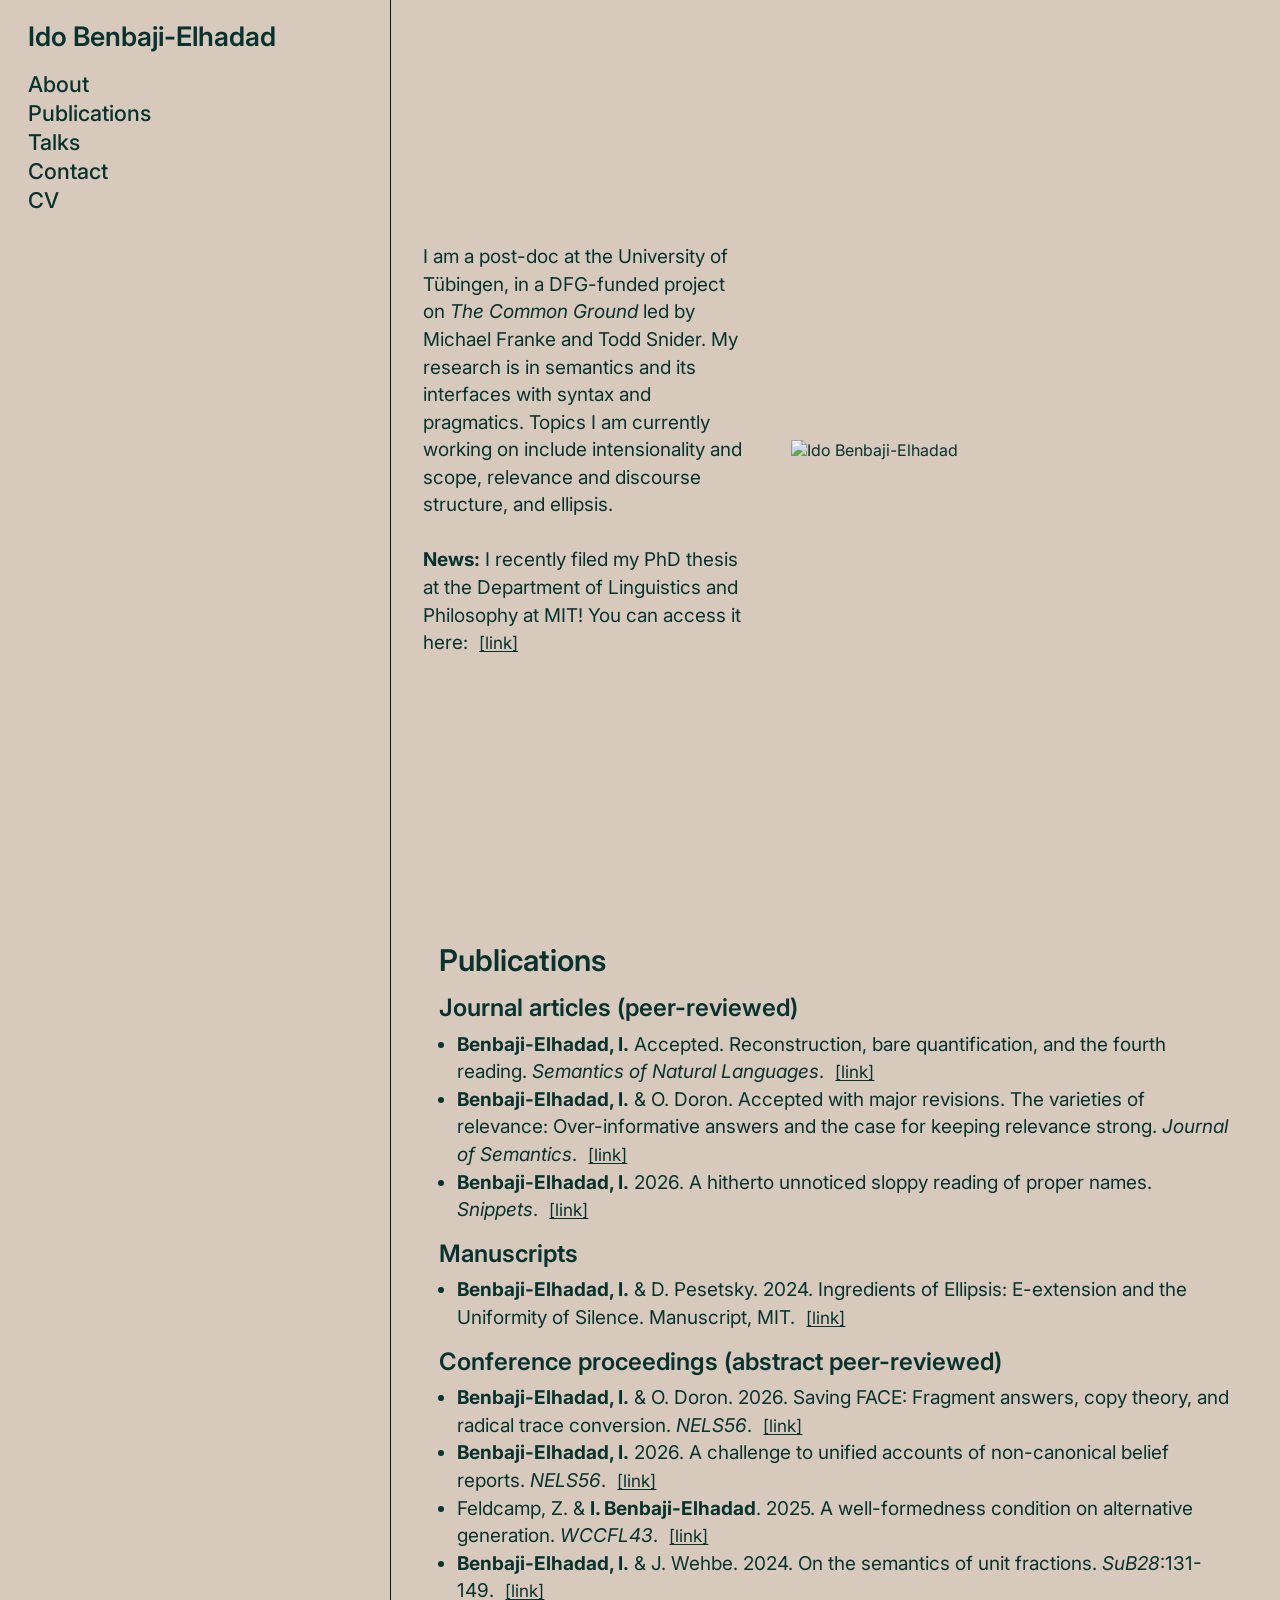
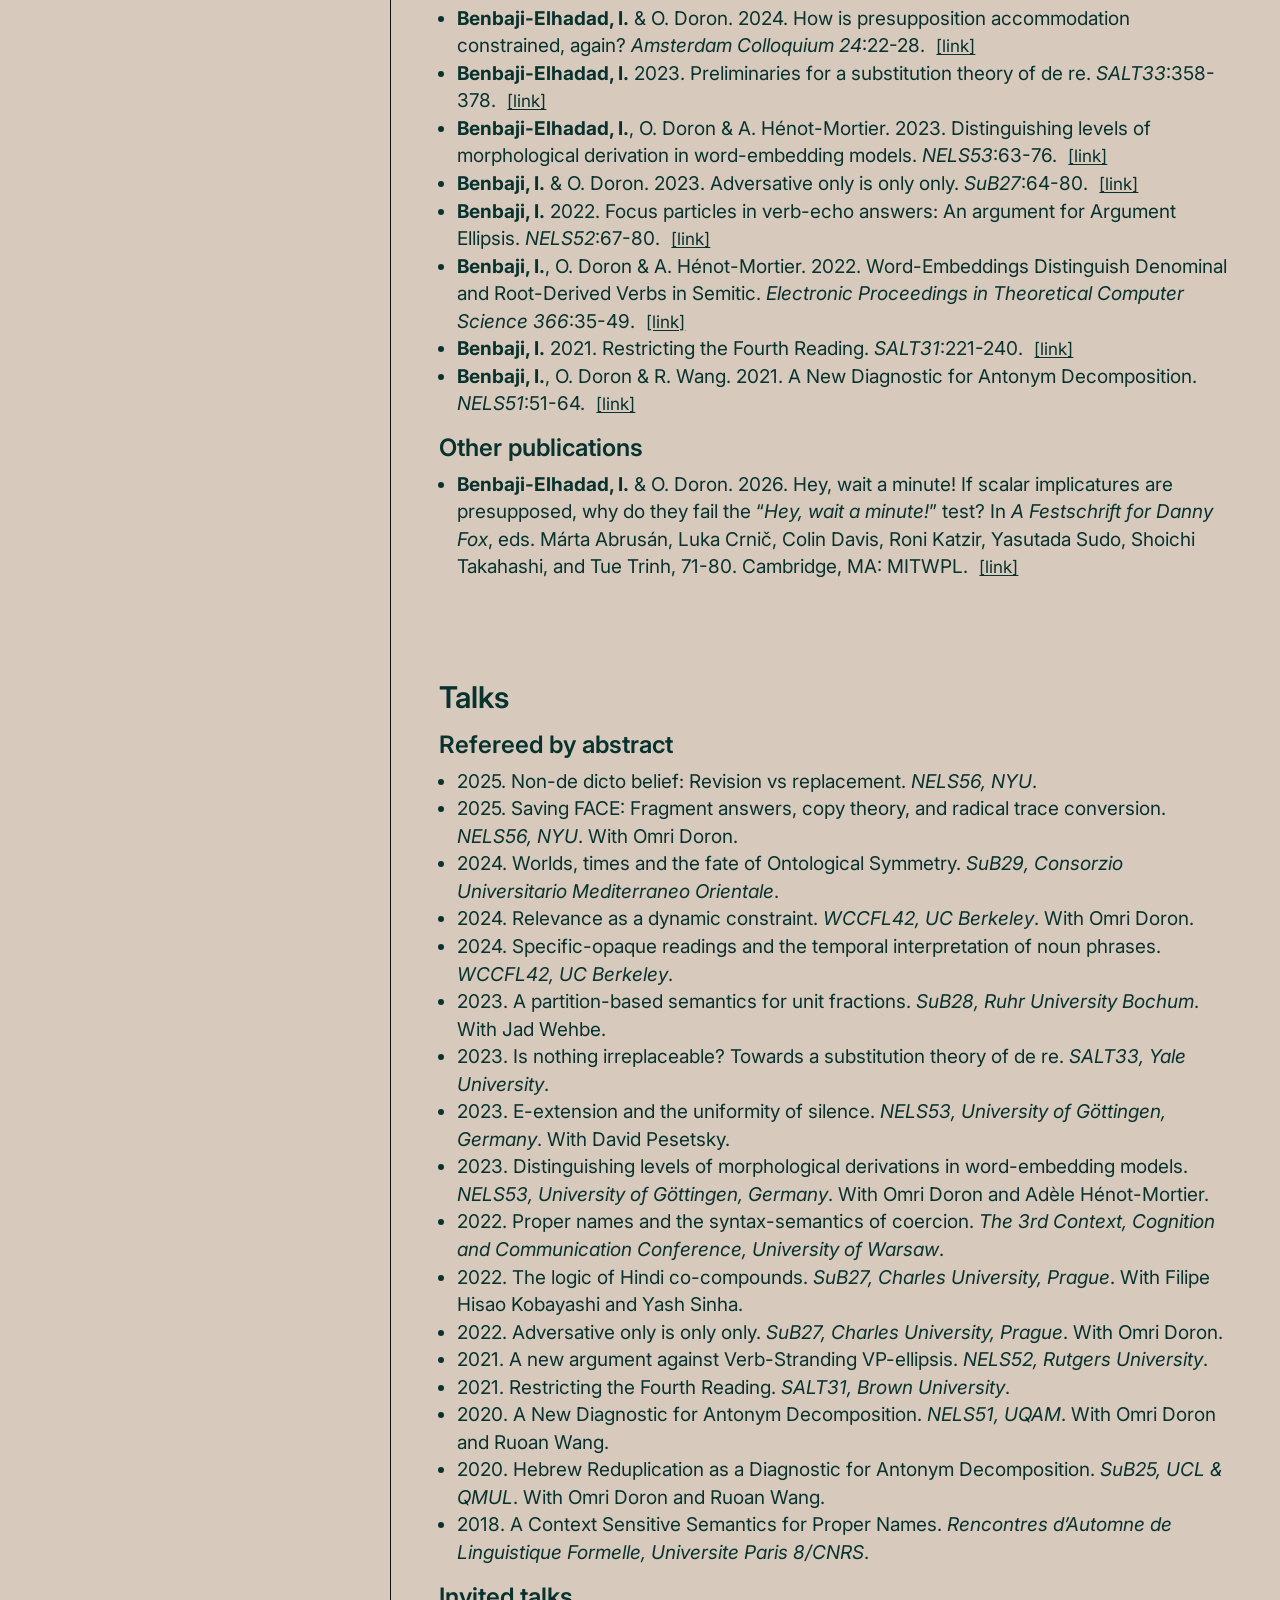
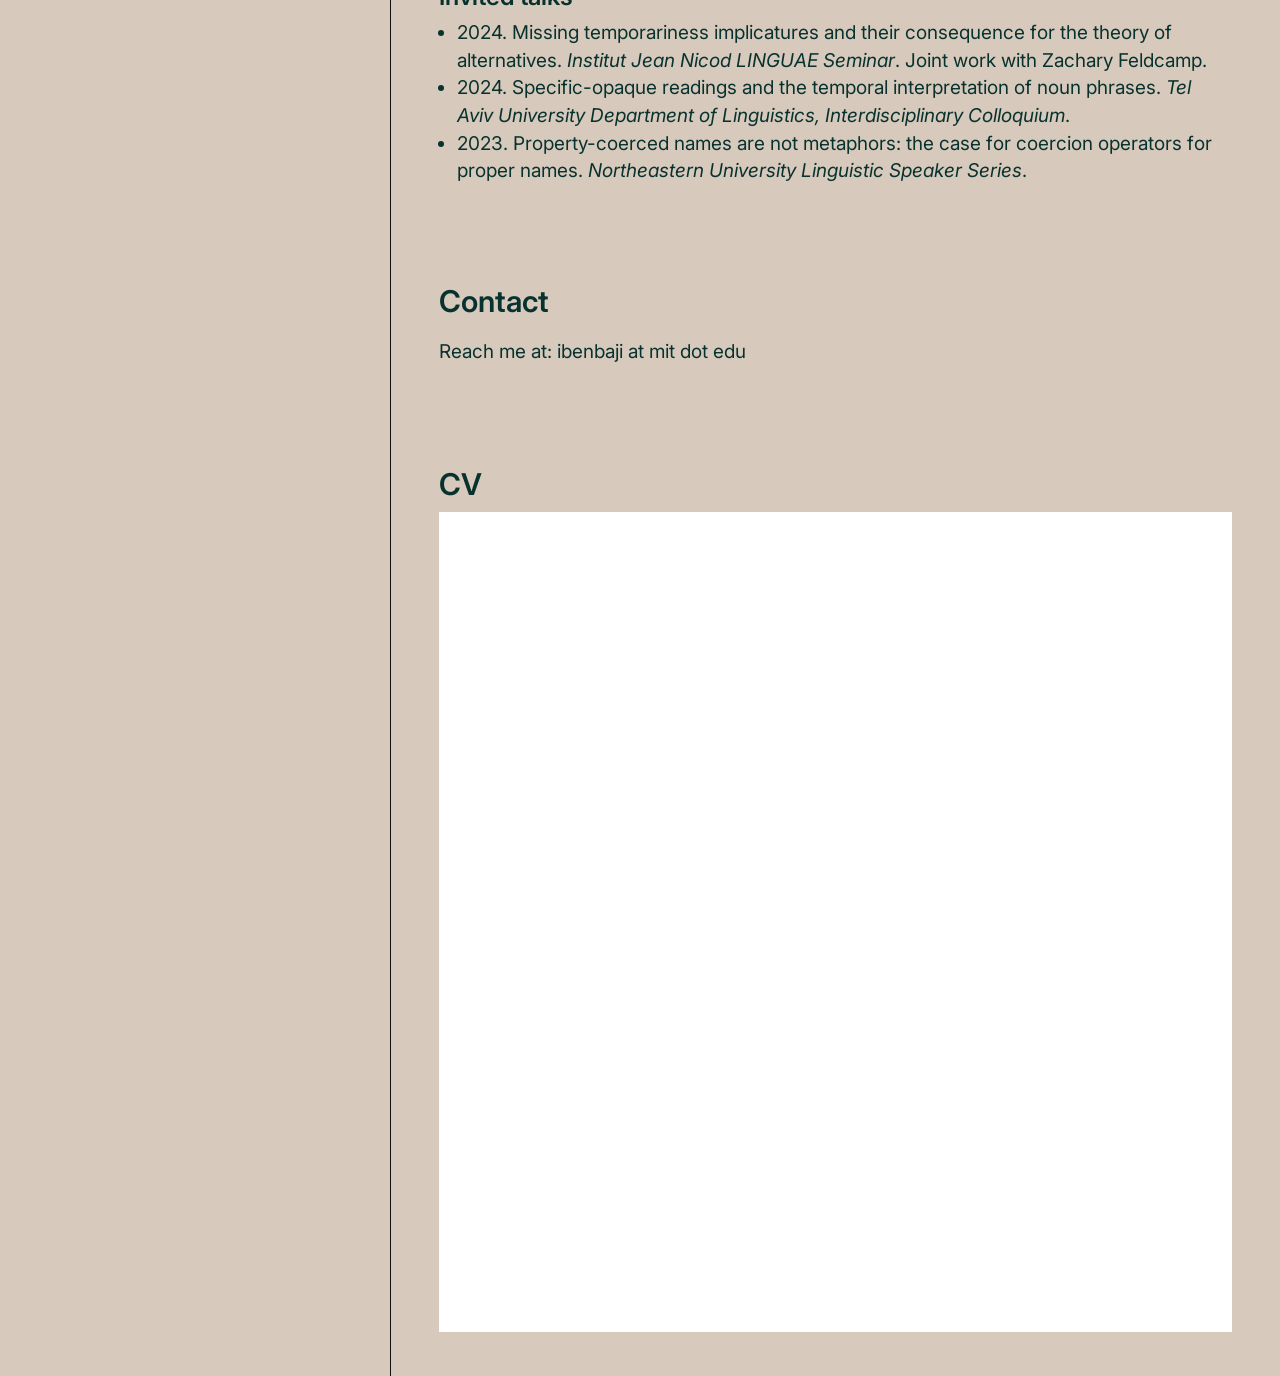
==== commit b42b7717: "Update index.html" ====
--- a/index.html
+++ b/index.html
@@ -56,9 +56,9 @@
     
       <h3 id="pub-journal">Journal articles (peer-reviewed)</h3>
       <ul>
-        <li><strong>Benbaji-Elhadad, I.</strong> Accepted. A hitherto unnoticed sloppy reading of proper names. <em>Snippets</em>. <a class="pub-link" href="https://idobenbaji.github.io/assets/pdfs/snippets-names.pdf" target="_blank" rel="noopener">[link]</a></li>
-        <li><strong>Benbaji-Elhadad, I.</strong> Accepted with minor revisions. Reconstruction, bare quantification, and the fourth reading. <em>Semantics of Natural Languages</em>. <a class="pub-link" href="https://idobenbaji.github.io/assets/pdfs/nls-fourth.pdf" target="_blank" rel="noopener">[link]</a></li>
+        <li><strong>Benbaji-Elhadad, I.</strong> Accepted. Reconstruction, bare quantification, and the fourth reading. <em>Semantics of Natural Languages</em>. <a class="pub-link" href="https://idobenbaji.github.io/assets/pdfs/nls-fourth.pdf" target="_blank" rel="noopener">[link]</a></li>
         <li><strong>Benbaji-Elhadad, I.</strong> &amp; O. Doron. Accepted with major revisions. The varieties of relevance: Over-informative answers and the case for keeping relevance strong. <em>Journal of Semantics</em>. <a class="pub-link" href="https://idobenbaji.github.io/assets/pdfs/jos-relevance.pdf" target="_blank" rel="noopener">[link]</a></li>
+        <li><strong>Benbaji-Elhadad, I.</strong> 2026. A hitherto unnoticed sloppy reading of proper names. <em>Snippets</em>. <a class="pub-link" href="https://ling.auf.net/lingbuzz/010237" target="_blank" rel="noopener">[link]</a></li>
       </ul>
 
       <h3 id="pub-manuscripts">Manuscripts</h3>
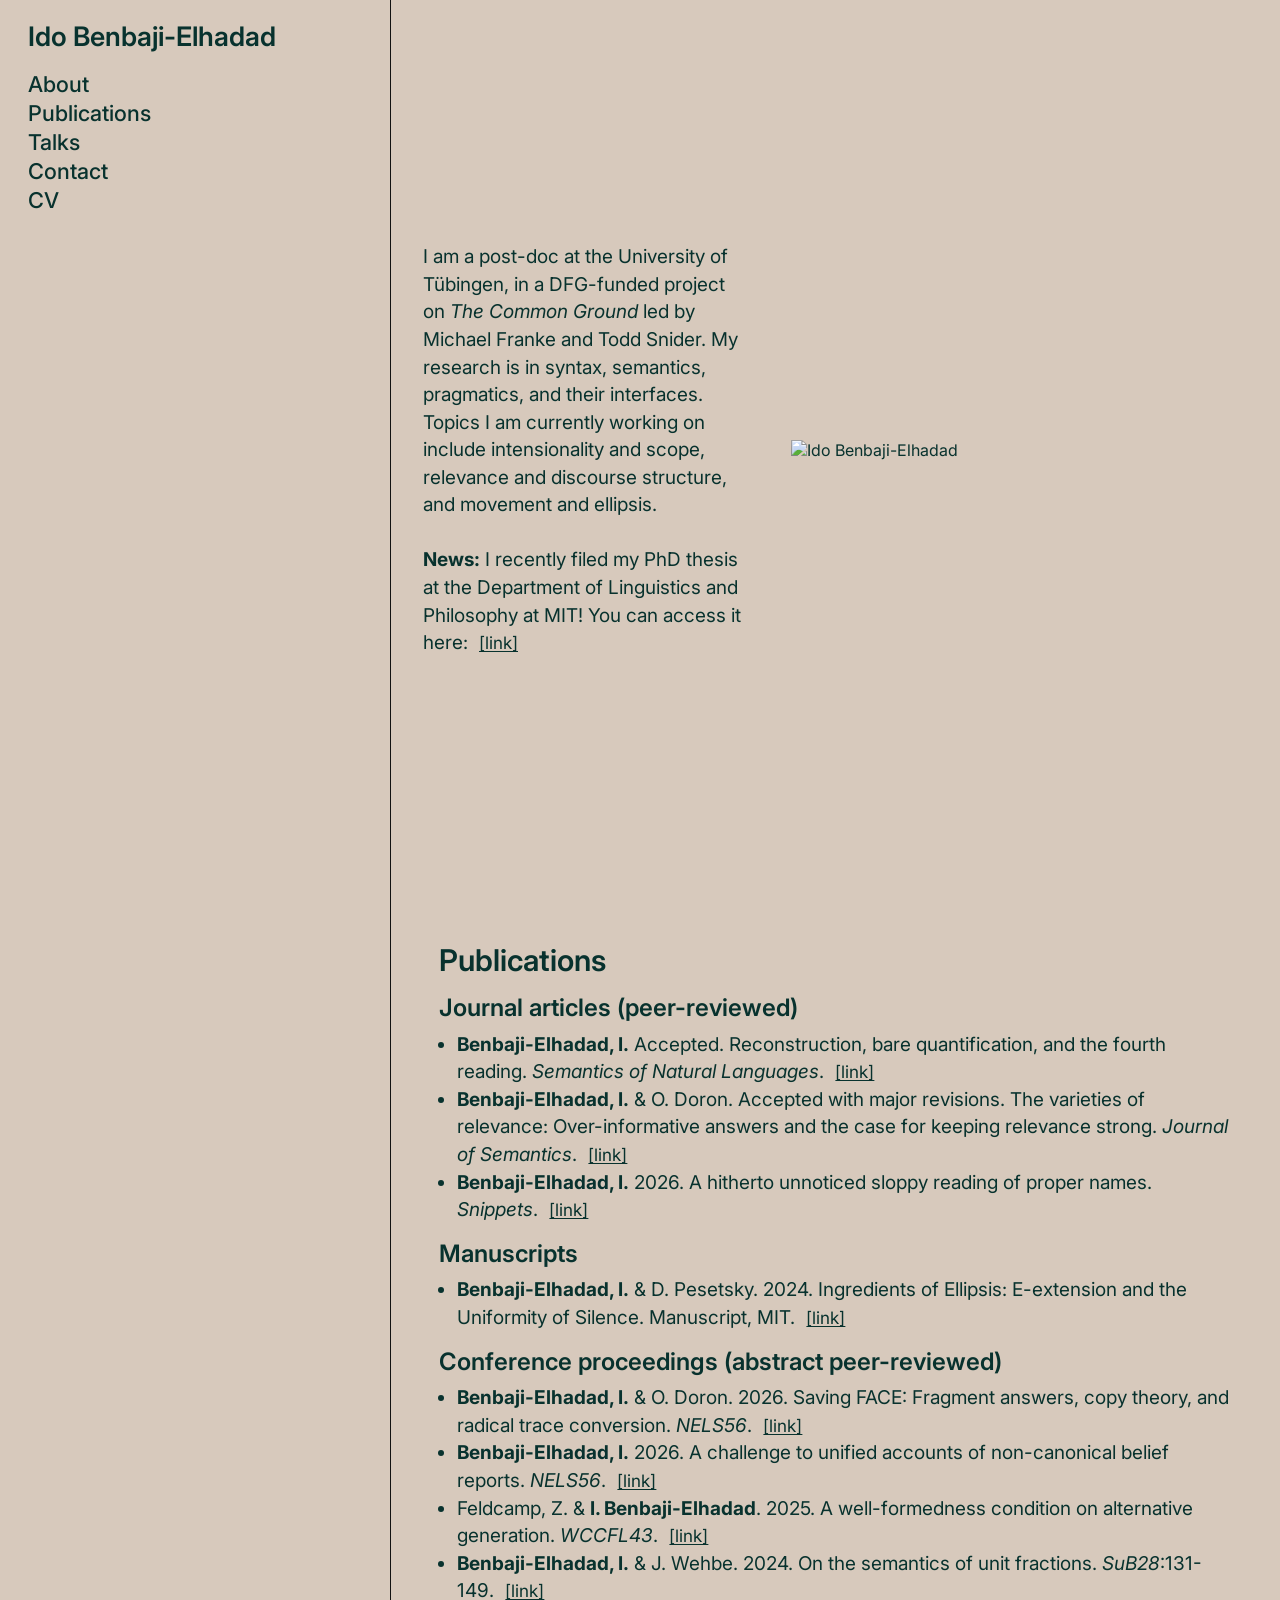
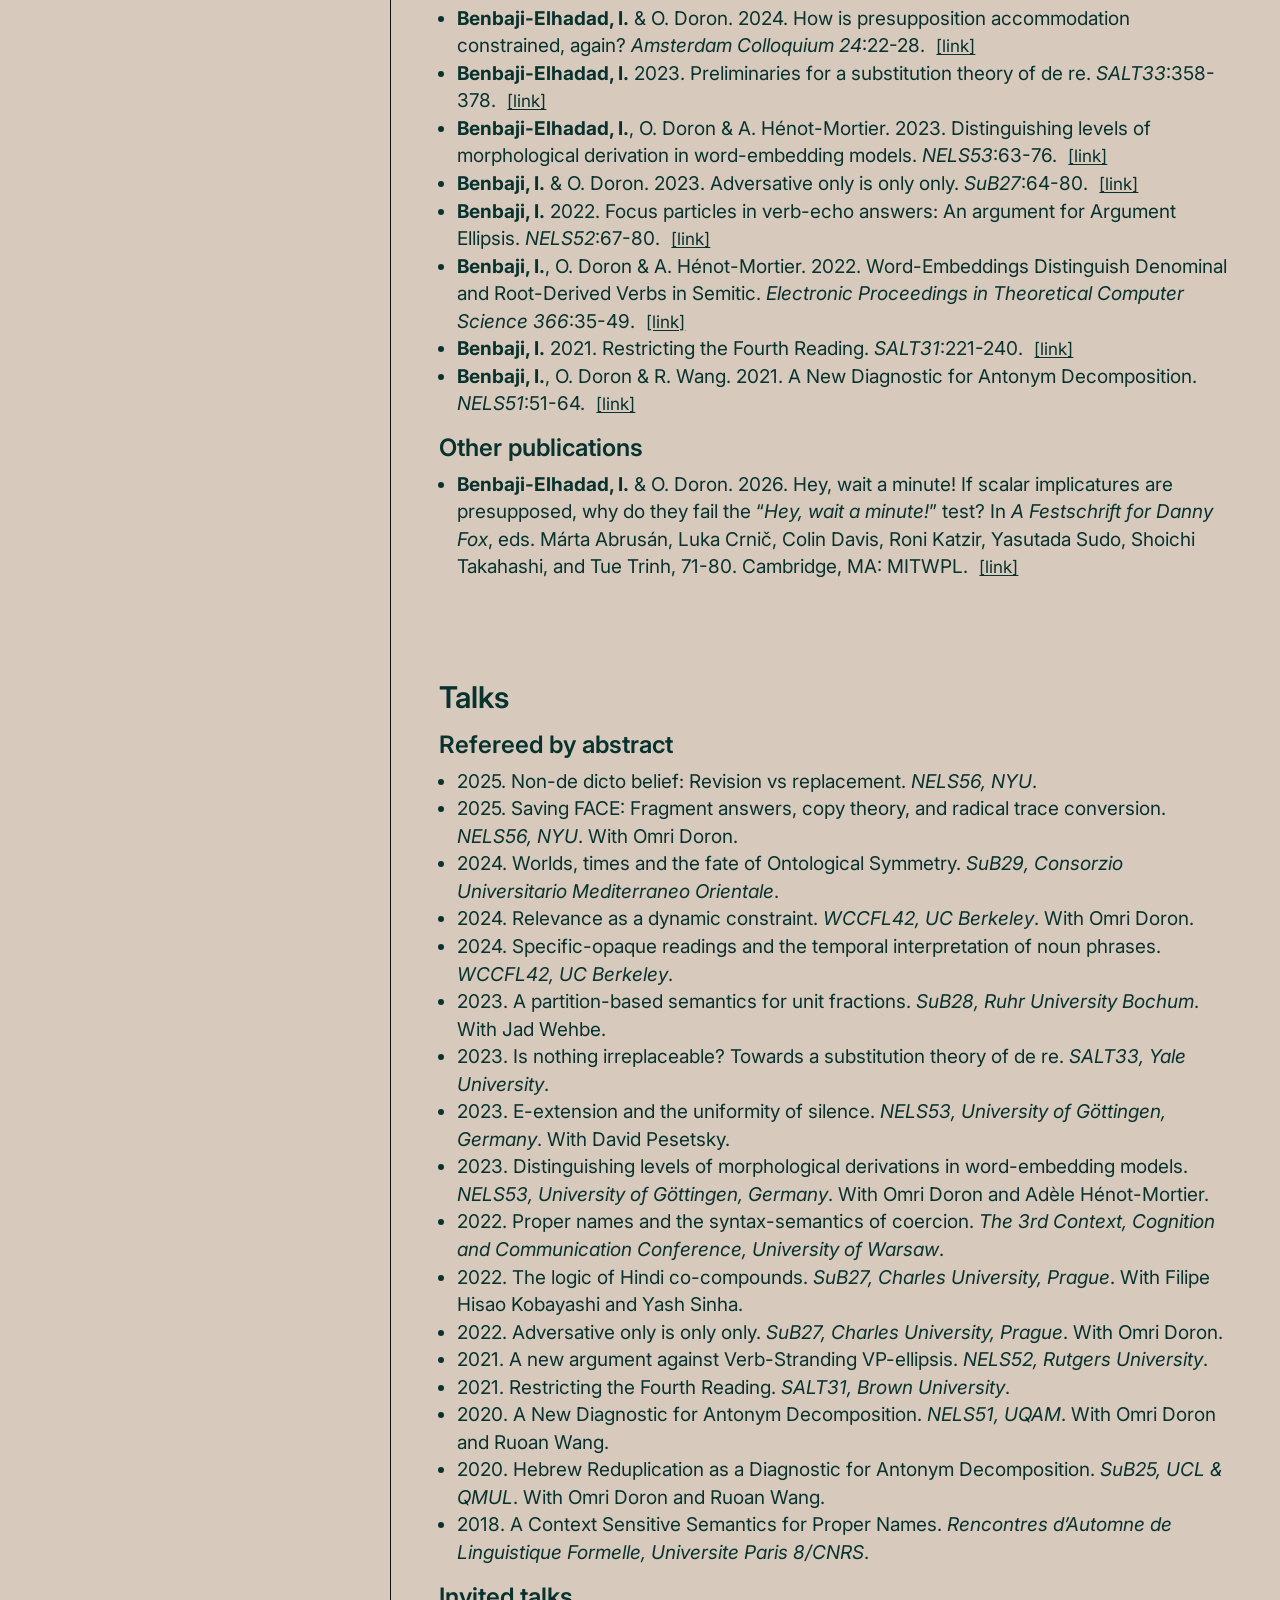
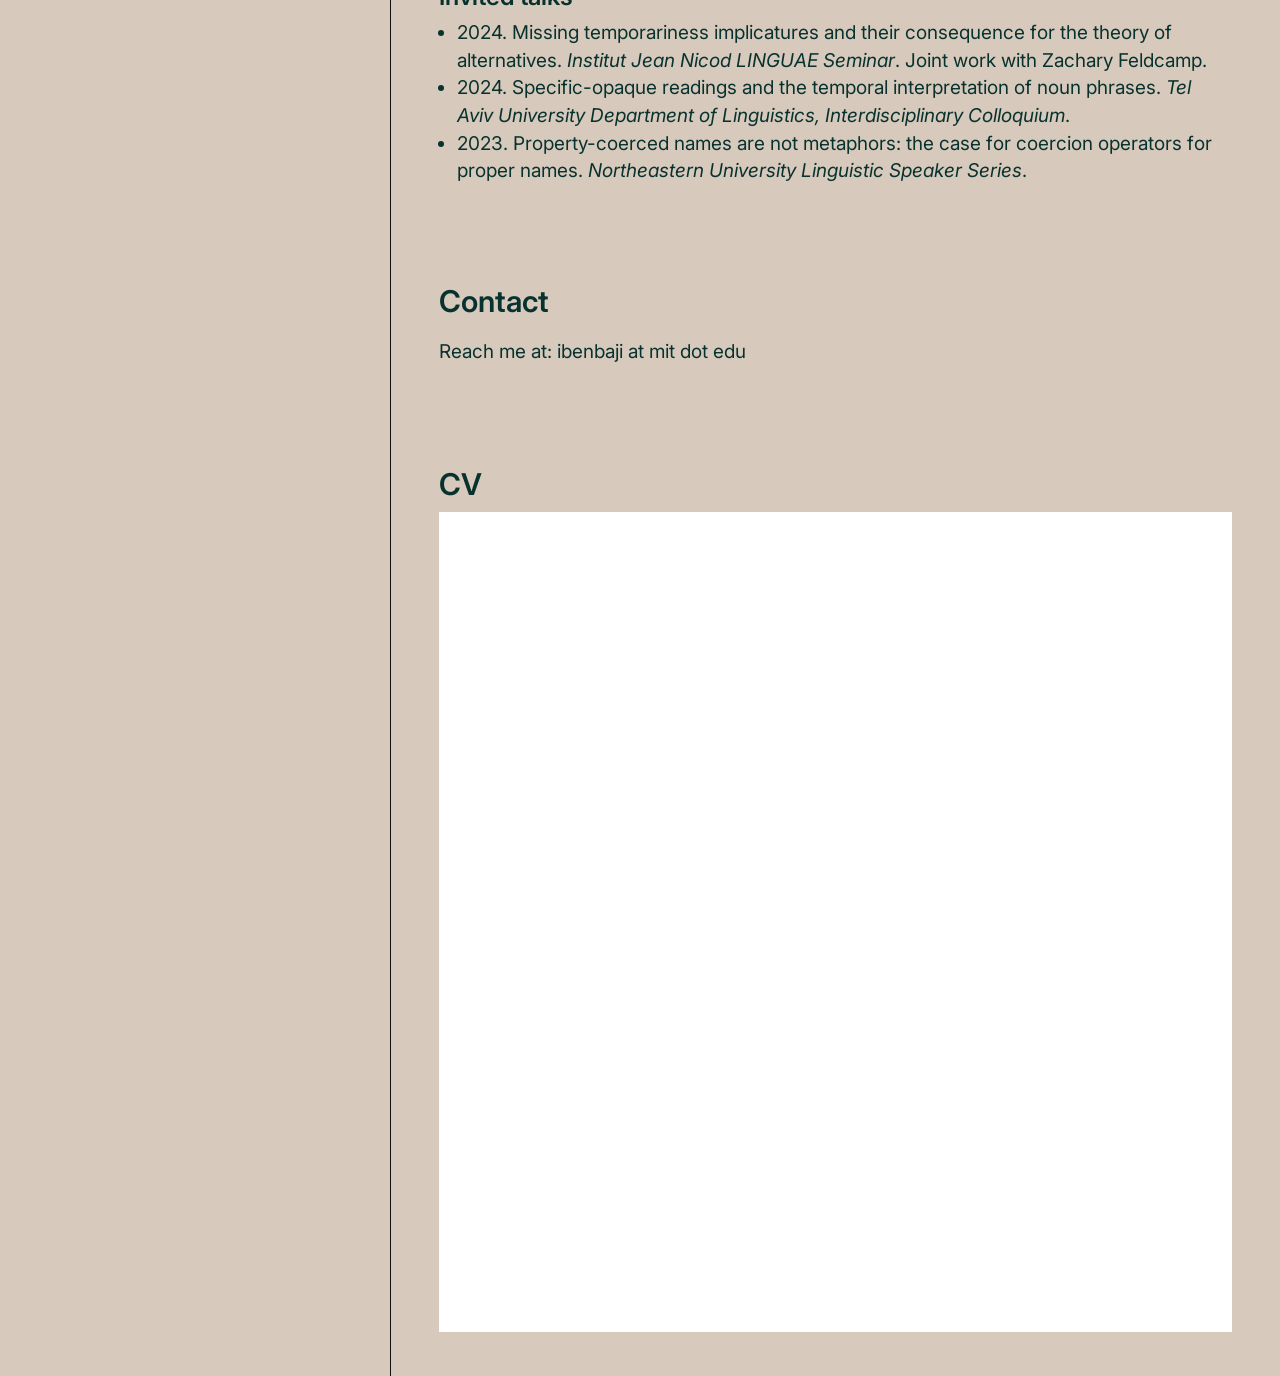
==== commit 4fac2e66: "Update index.html" ====
--- a/index.html
+++ b/index.html
@@ -44,7 +44,7 @@
       <div class="landing-about">
         <p>
           I am a post-doc at the University of T&uuml;bingen, in a DFG-funded project on <i>The Common Ground</i> led by Michael Franke and Todd Snider. 
-          My research is in semantics and its interfaces with syntax and pragmatics. Topics I am currently working on include intensionality and scope, relevance and discourse structure, and ellipsis.<br><br>
+          My research is in syntax, semantics, pragmatics, and their interfaces. Topics I am currently working on include intensionality and scope, relevance and discourse structure, and movement and ellipsis.<br><br>
           <b>News:</b> I recently filed my PhD thesis at the Department of Linguistics and Philosophy at MIT! You can access it here: <a class="pub-link" href="https://idobenbaji.github.io/assets/pdfs/thesis_final (4).pdf" target="_blank" rel="noopener">[link]</a></li> 
         </p>
       </div>
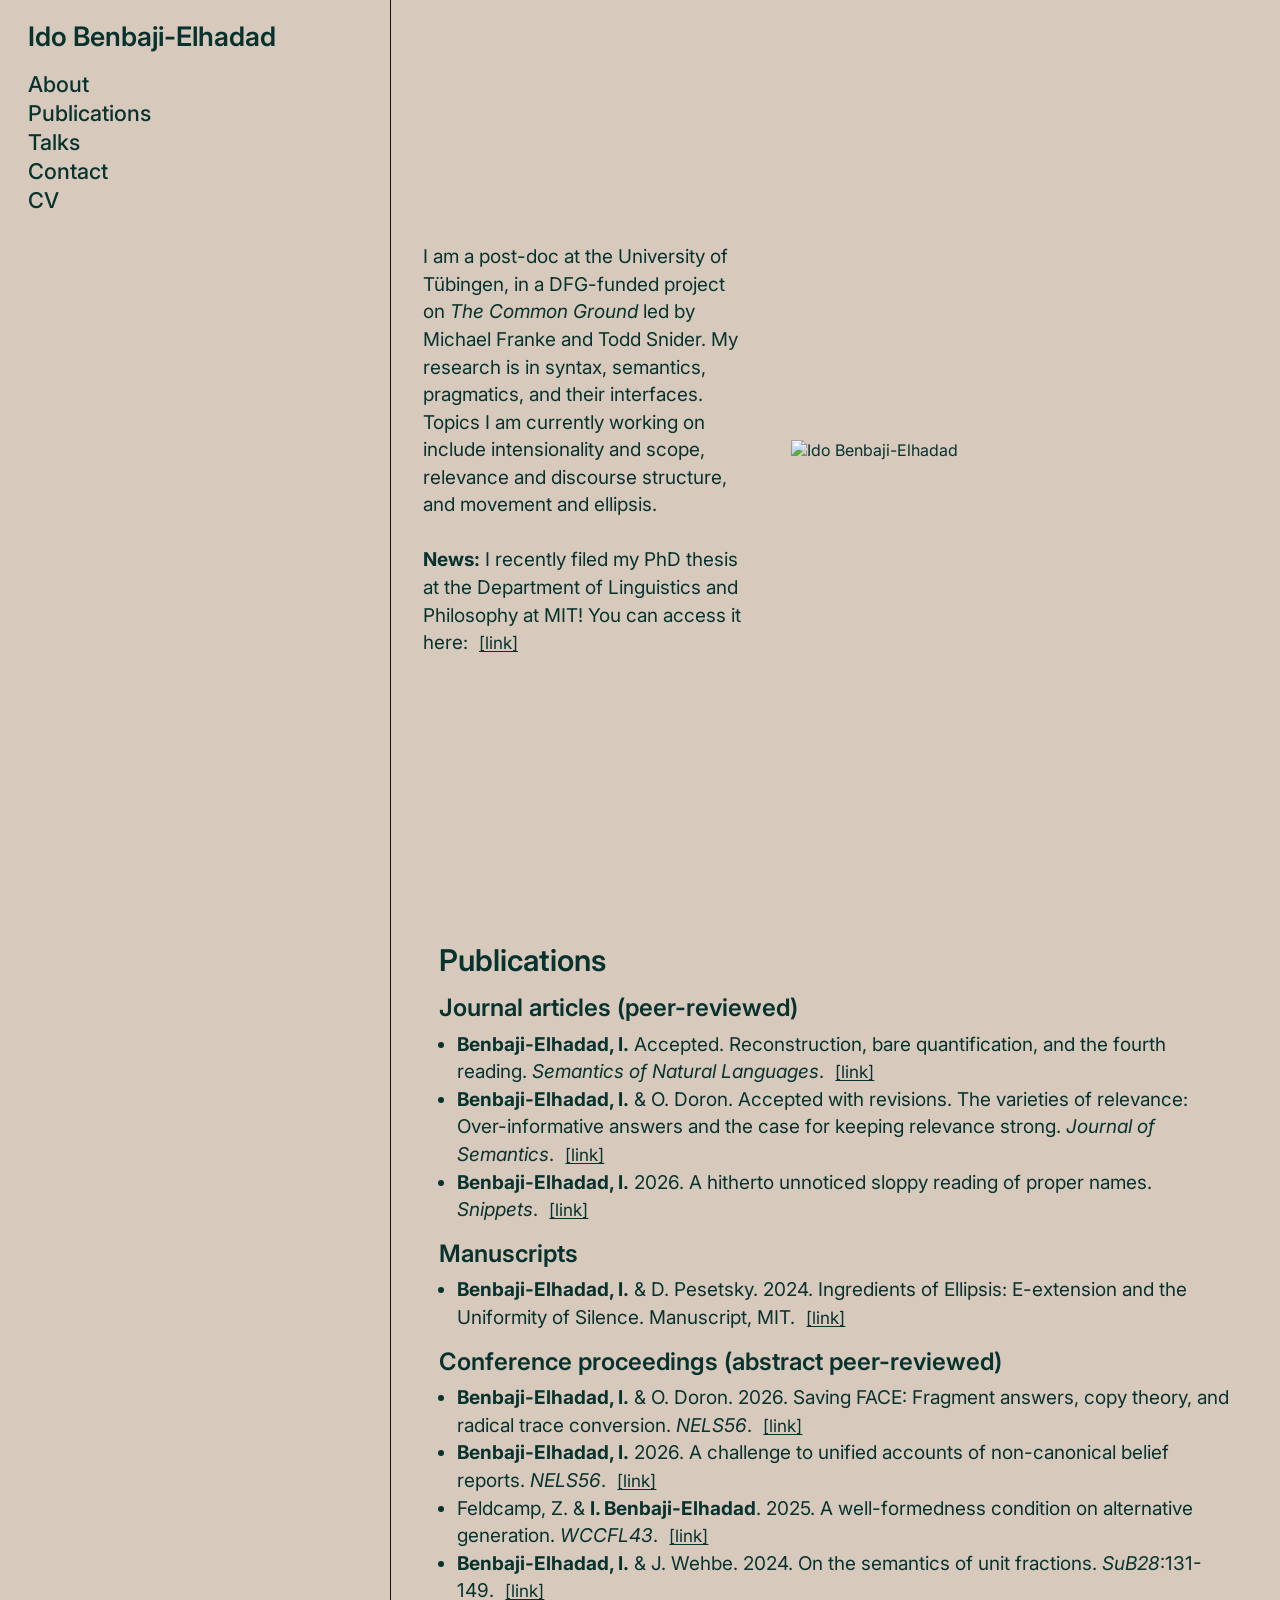
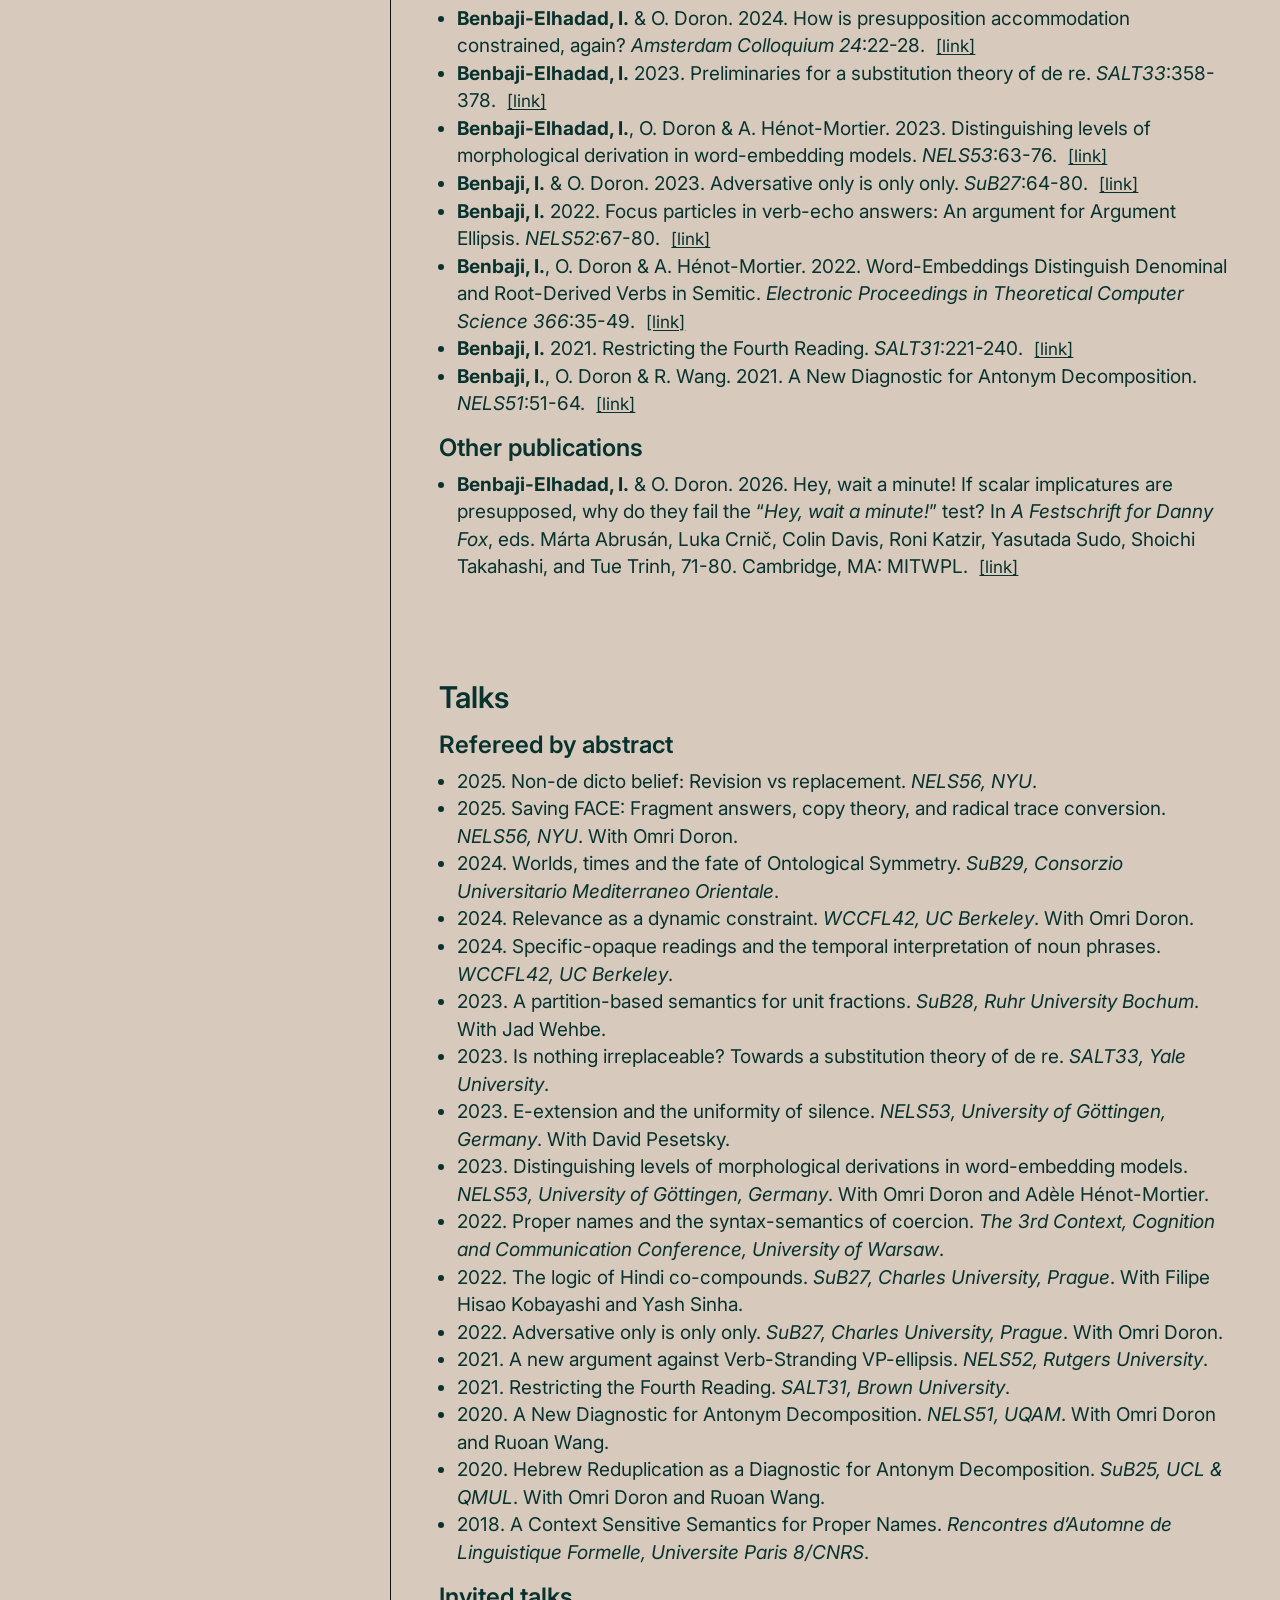
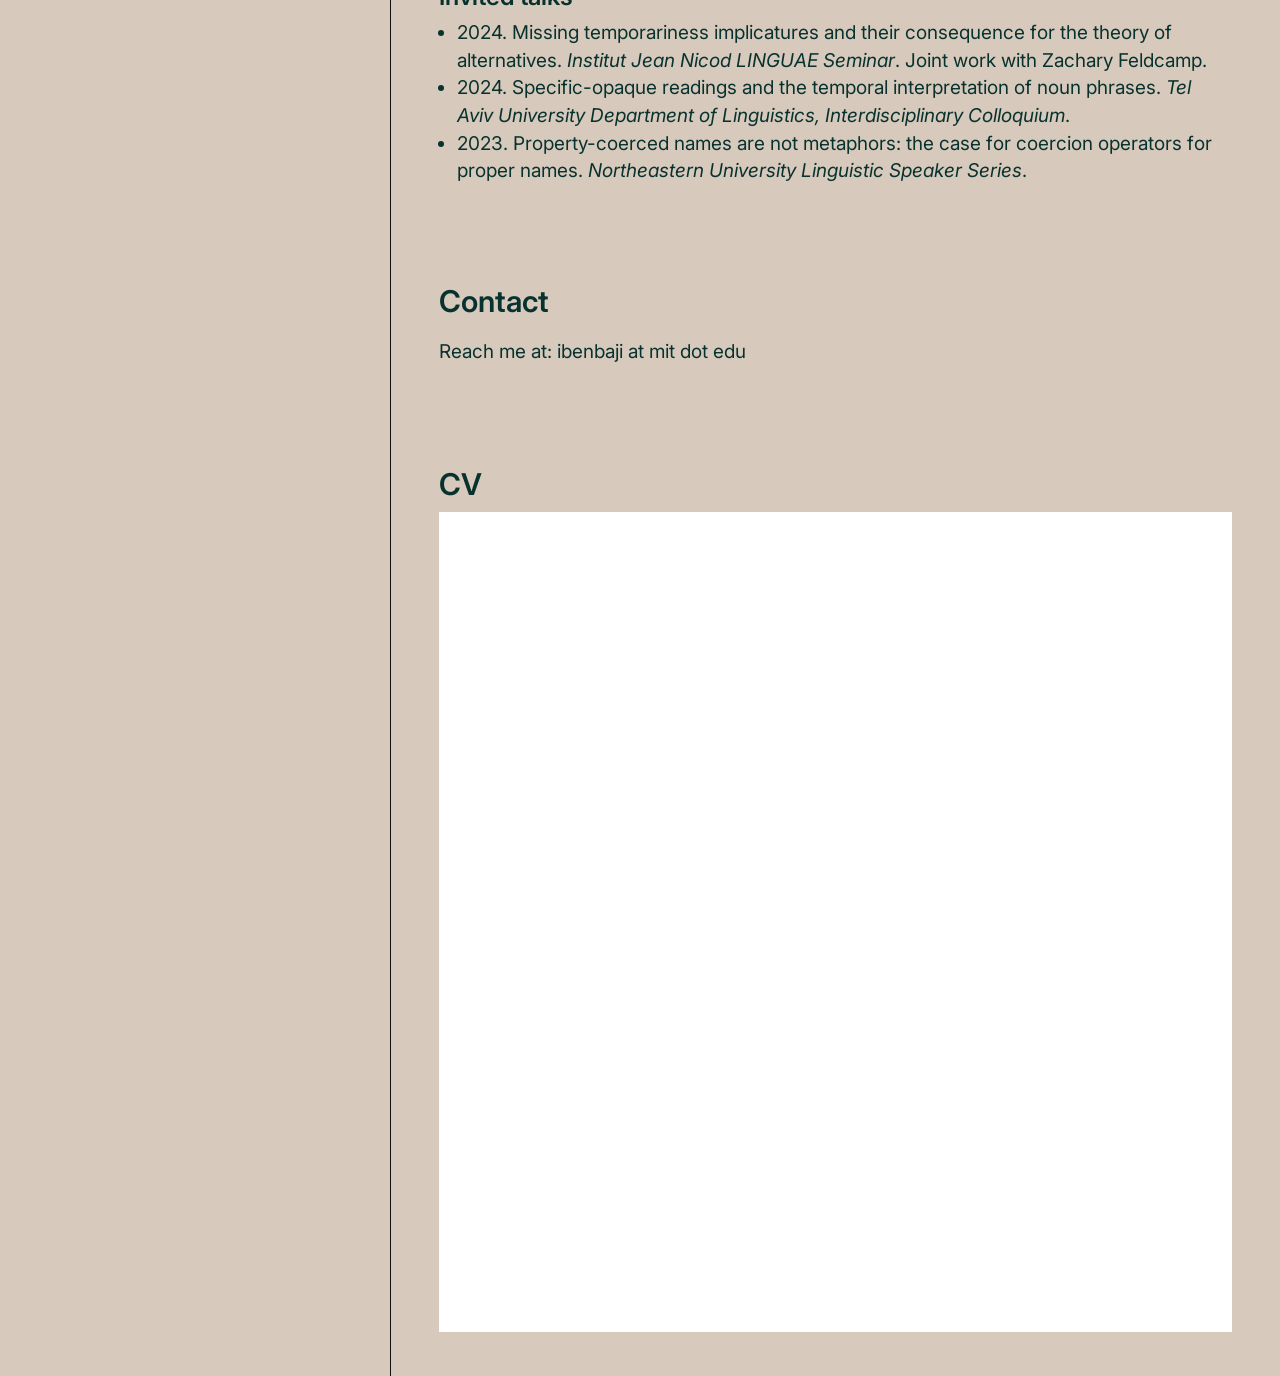
==== commit 6760b3e4: "Update index.html" ====
--- a/index.html
+++ b/index.html
@@ -57,7 +57,7 @@
       <h3 id="pub-journal">Journal articles (peer-reviewed)</h3>
       <ul>
         <li><strong>Benbaji-Elhadad, I.</strong> Accepted. Reconstruction, bare quantification, and the fourth reading. <em>Semantics of Natural Languages</em>. <a class="pub-link" href="https://idobenbaji.github.io/assets/pdfs/nls-fourth.pdf" target="_blank" rel="noopener">[link]</a></li>
-        <li><strong>Benbaji-Elhadad, I.</strong> &amp; O. Doron. Accepted with major revisions. The varieties of relevance: Over-informative answers and the case for keeping relevance strong. <em>Journal of Semantics</em>. <a class="pub-link" href="https://idobenbaji.github.io/assets/pdfs/jos-relevance.pdf" target="_blank" rel="noopener">[link]</a></li>
+        <li><strong>Benbaji-Elhadad, I.</strong> &amp; O. Doron. Accepted with revisions. The varieties of relevance: Over-informative answers and the case for keeping relevance strong. <em>Journal of Semantics</em>. <a class="pub-link" href="https://idobenbaji.github.io/assets/pdfs/jos-relevance.pdf" target="_blank" rel="noopener">[link]</a></li>
         <li><strong>Benbaji-Elhadad, I.</strong> 2026. A hitherto unnoticed sloppy reading of proper names. <em>Snippets</em>. <a class="pub-link" href="https://ling.auf.net/lingbuzz/010237" target="_blank" rel="noopener">[link]</a></li>
       </ul>
 
